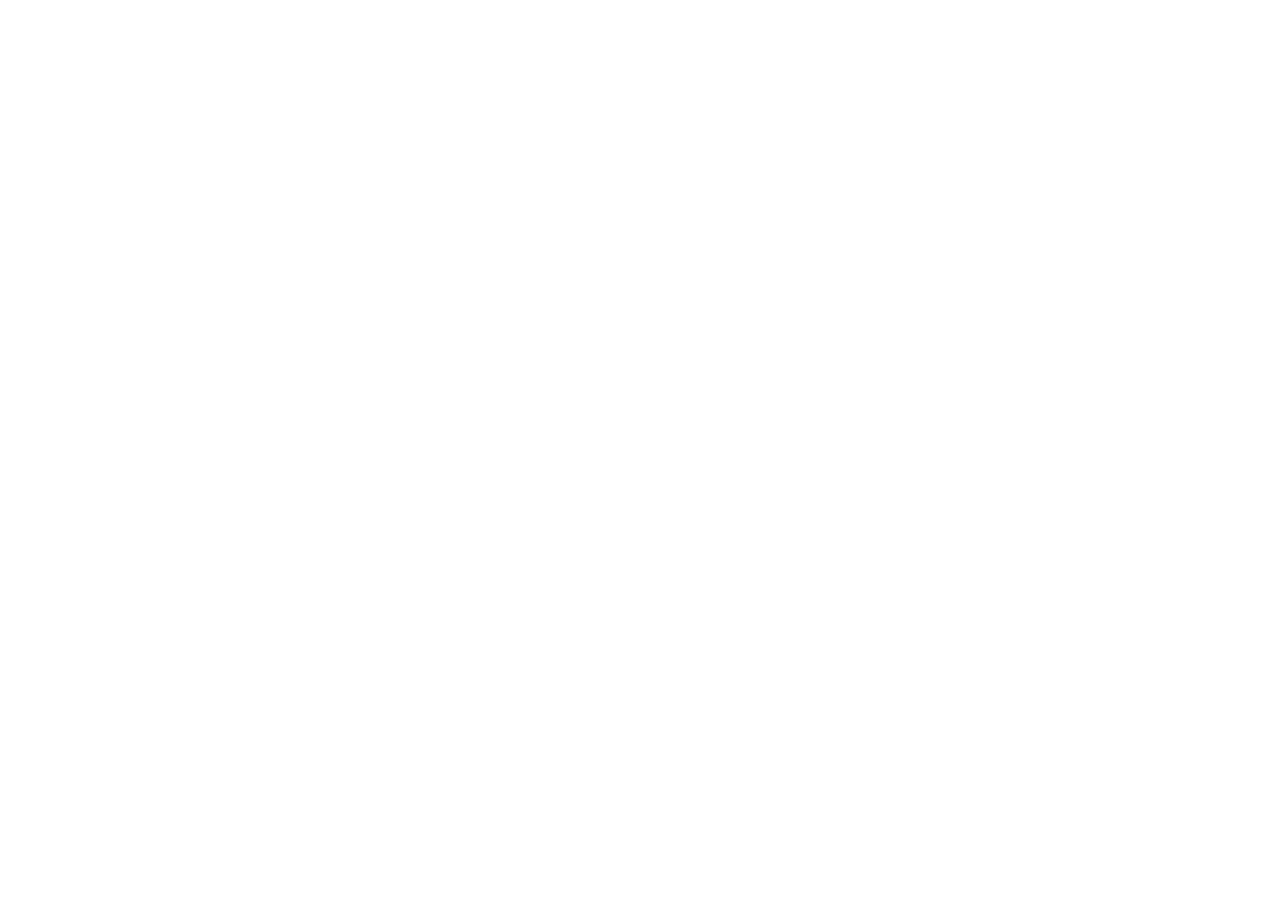
==== index.html @ 604a9268 "rename title" ====
<!DOCTYPE html>
<html lang="ru">
<head>
    <meta charset="UTF-8">
    <meta name="viewport" content="width=device-width, initial-scale=1.0">
    <meta http-equiv="X-UA-Compatible" content="ie=edge">
    <title>Когнитивные искажения Олег Стоянов</title>

    <link rel="stylesheet" href="styles/style.css">
</head>
<body>

</body>
</html>
---- styles/style.css ----
/** CSS STYLE **/
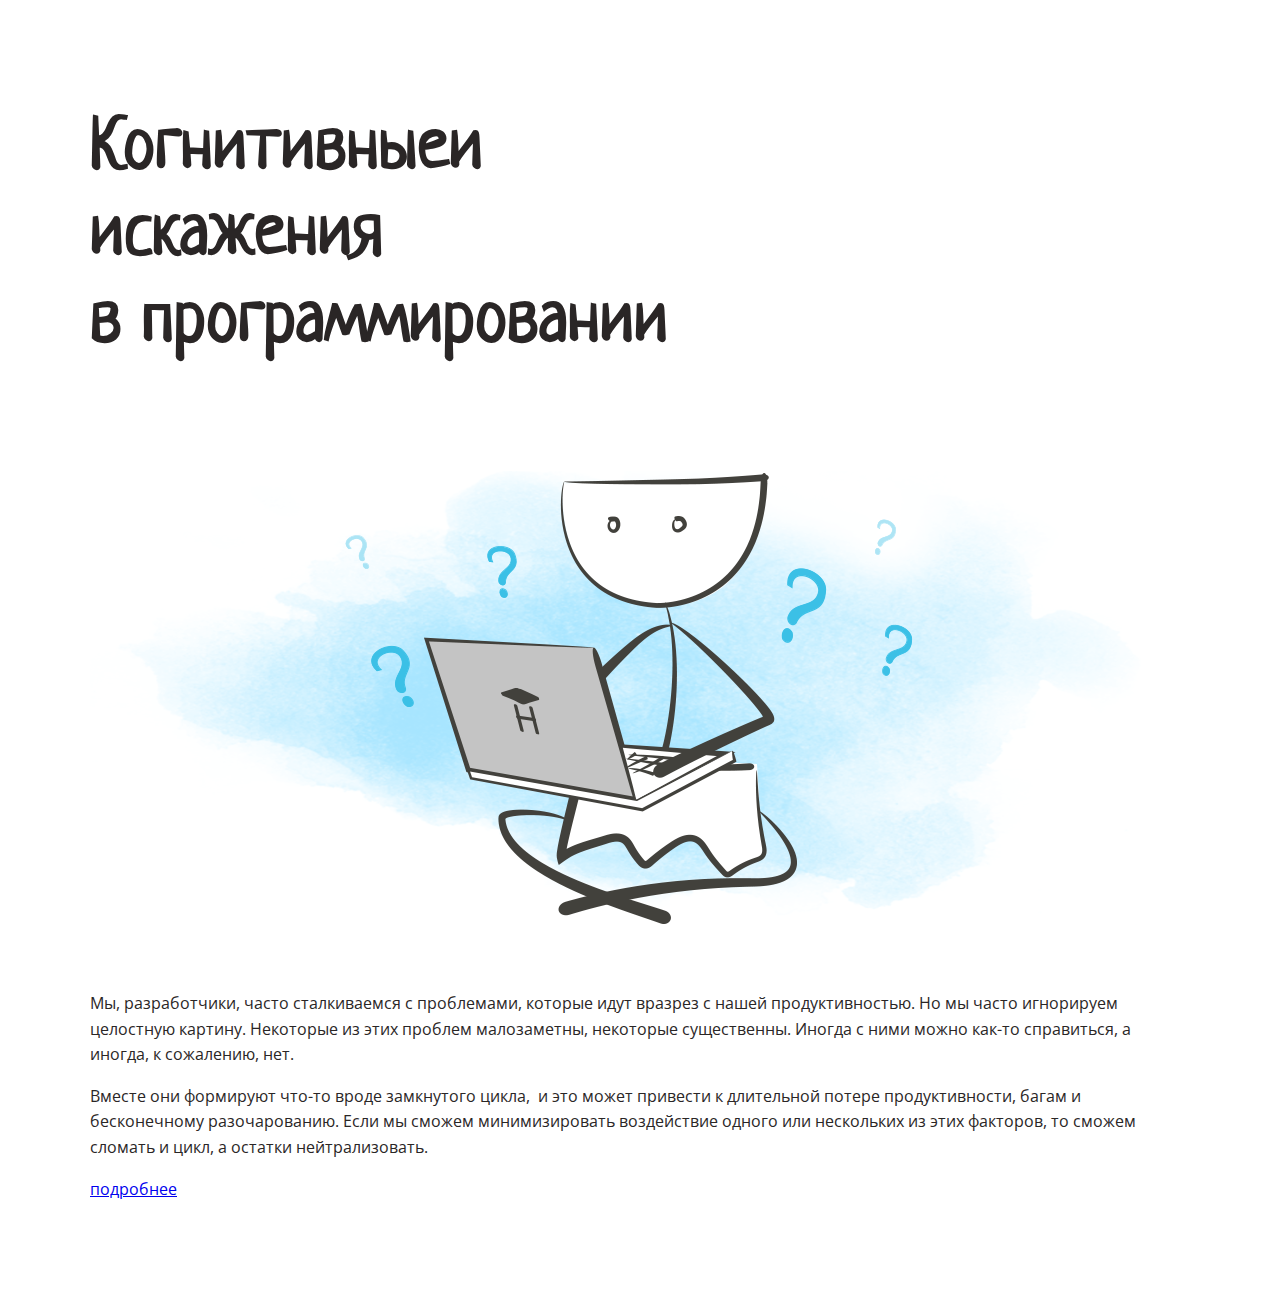
==== commit bad1063d: "add basic styles" ====
--- a/index.html
+++ b/index.html
@@ -1,14 +1,45 @@
 <!DOCTYPE html>
 <html lang="ru">
+
 <head>
     <meta charset="UTF-8">
     <meta name="viewport" content="width=device-width, initial-scale=1.0">
     <meta http-equiv="X-UA-Compatible" content="ie=edge">
-    <title>Когнитивные искажения Олег Стоянов</title>
-
+    <title>Когнитивные искажения Олег</title>
+    <link rel="preconnect" href="https://fonts.gstatic.com">
+    <link href="https://fonts.googleapis.com/css2?family=Open+Sans:wght@400;700&display=swap" rel="stylesheet">
+    <link rel="preconnect" href="https://fonts.gstatic.com">
+    <link href="https://fonts.googleapis.com/css2?family=Neucha&display=swap" rel="stylesheet">
     <link rel="stylesheet" href="styles/style.css">
 </head>
+
 <body>
+    <header class="header">
+        <div class="container">
+            <h1>Когнитивныеи <br>искажения <br><span>в программировании</span></h1>
+            <img src="images/main.png" alt="" class="header-img">
+            <div class="header-inner">
+                <div class="header-inner-text">
+                    <p>Мы, разработчики, часто сталкиваемся с проблемами, которые идут вразрез с нашей продуктивностью.
+                        Но мы часто игнорируем целостную картину. Некоторые из этих проблем малозаметны, некоторые
+                        существенны. Иногда с ними можно как-то справиться, а иногда, к сожалению, нет.</p>
+                </div>
+                <div class="header-inner-text">
+                    <p>
+                        Вместе они формируют что-то вроде замкнутого цикла,  +и это может привести к длительной потере
+                        продуктивности, багам и бесконечному разочарованию. Если мы сможем минимизировать воздействие
+                        одного или нескольких из этих факторов, то сможем сломать и цикл, а остатки нейтрализовать.
+                    </p>
+                    <a href="#" class="header-link">подробнее</a>
+                </div>
+            </div>
+        </div>
+
+    </header>
+    <main></main>
+    <footer class="footer"></footer>
 
 </body>
-</html>
+
+</html>--- a/styles/style.css
+++ b/styles/style.css
@@ -1 +1,42 @@
 /** CSS STYLE **/
+:root{
+   --color-white:#fff;
+   --transparent-white:#d7ccc0;
+   --color-light:#f5f4f0;
+   --color-basis:#fe8a02;
+   --color-dark:#2a2626;
+   --transparerent-dark: #908d8b;
+   --color-brown:#b09a81;
+   --color-blue:#1085c5;
+
+}
+
+body{
+   font-family: 'Open Sans', sans-serif;
+   font-size: 16px;
+   line-height: 1.6em;
+   color:var(--color-dark);
+}
+
+h1, h2, h3, h4, h5, h6{
+   font-family: 'Neucha', cursive;
+   line-height: 1.2em;
+}
+
+h1{
+   font-size: 72px;
+}
+
+h2{
+   font-size: 60px;
+}
+
+h3{
+   font-size: 34px;
+}
+
+.container{
+   --size:1100px;
+   max-width: var(--size);
+   margin: 100px auto;
+}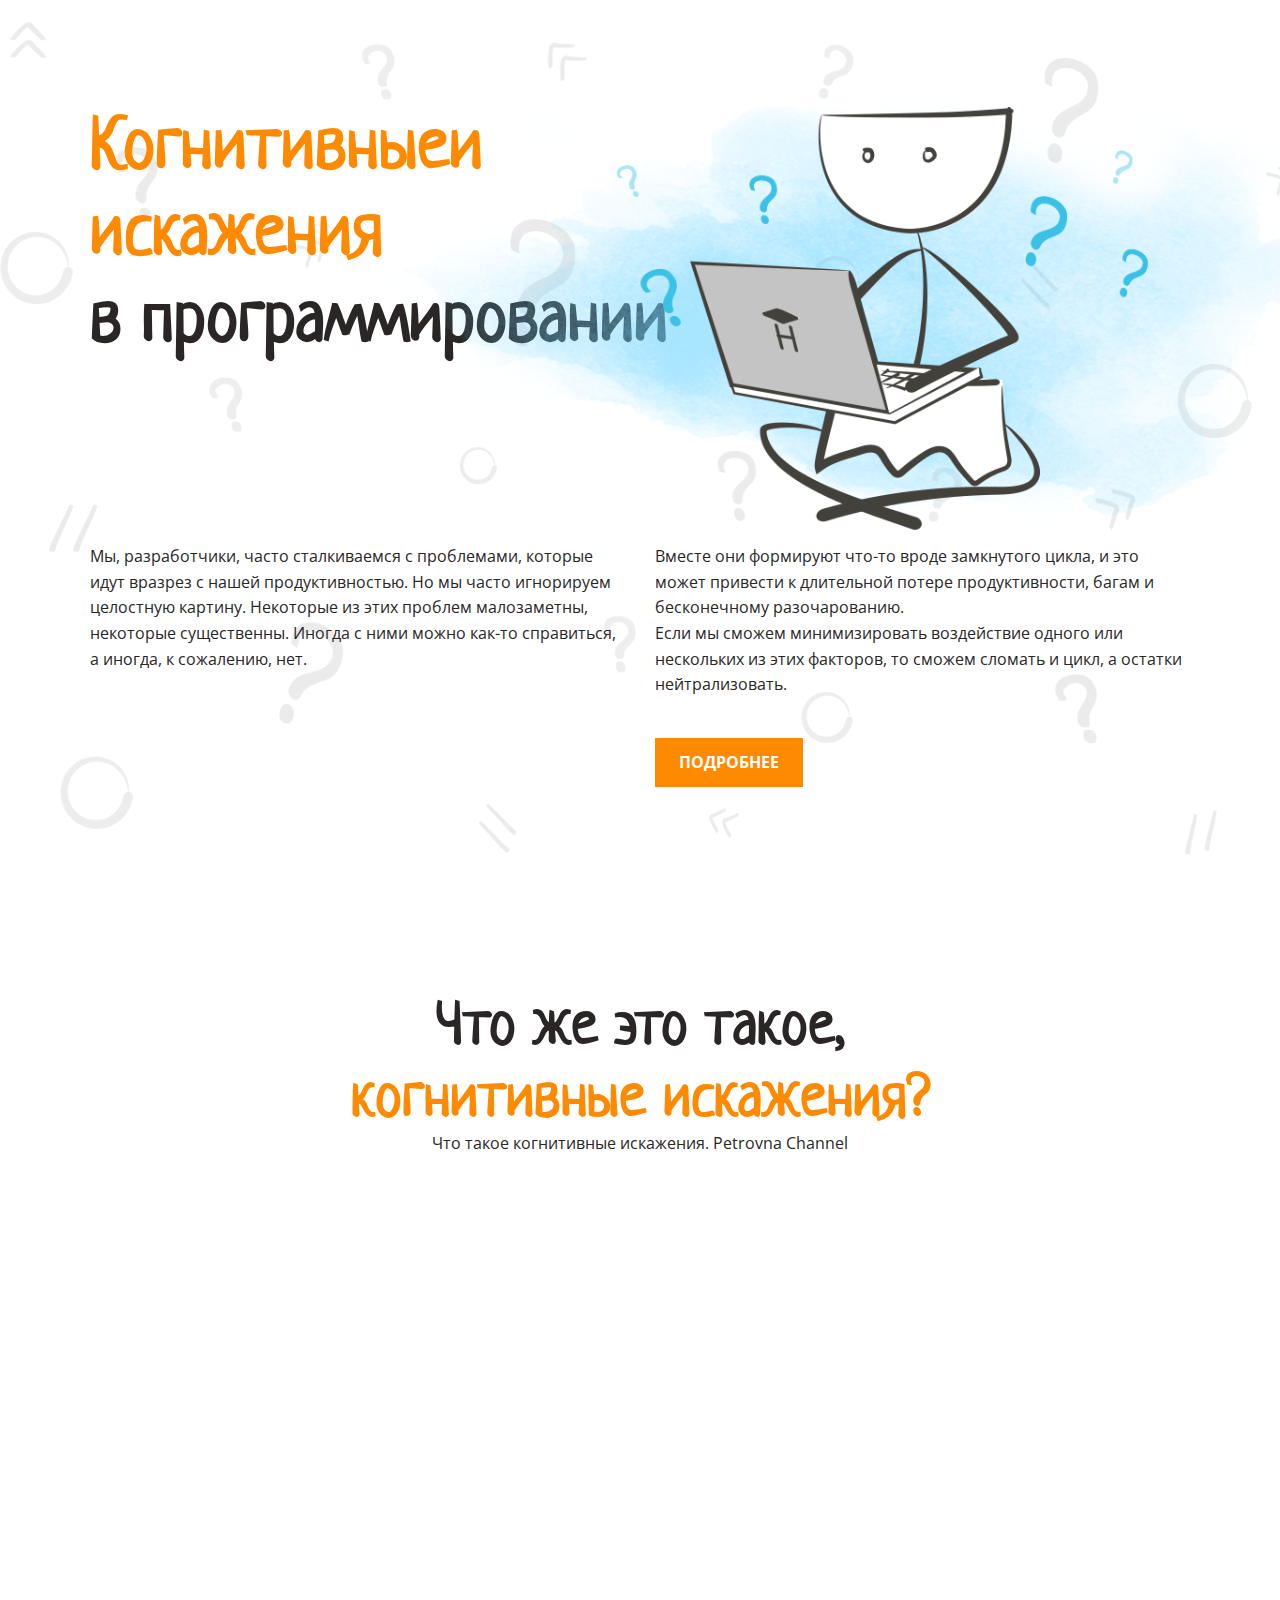
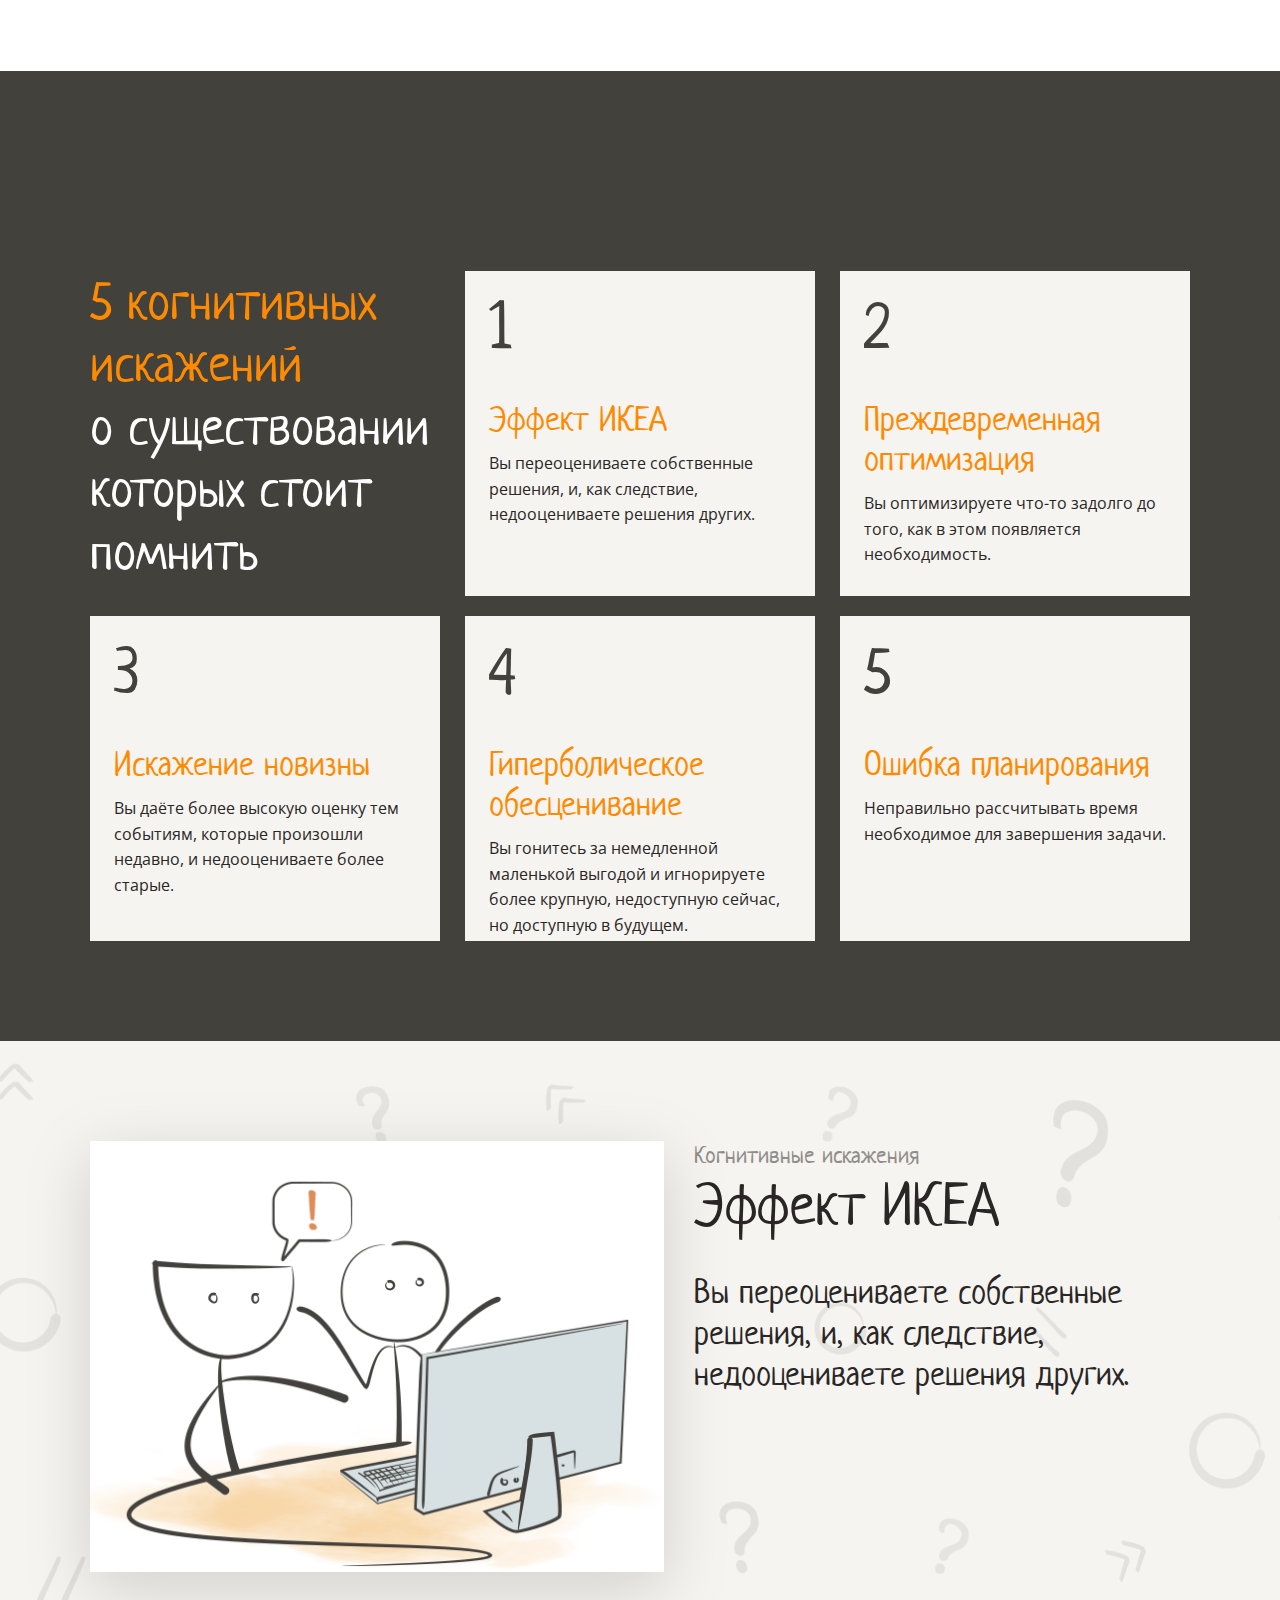
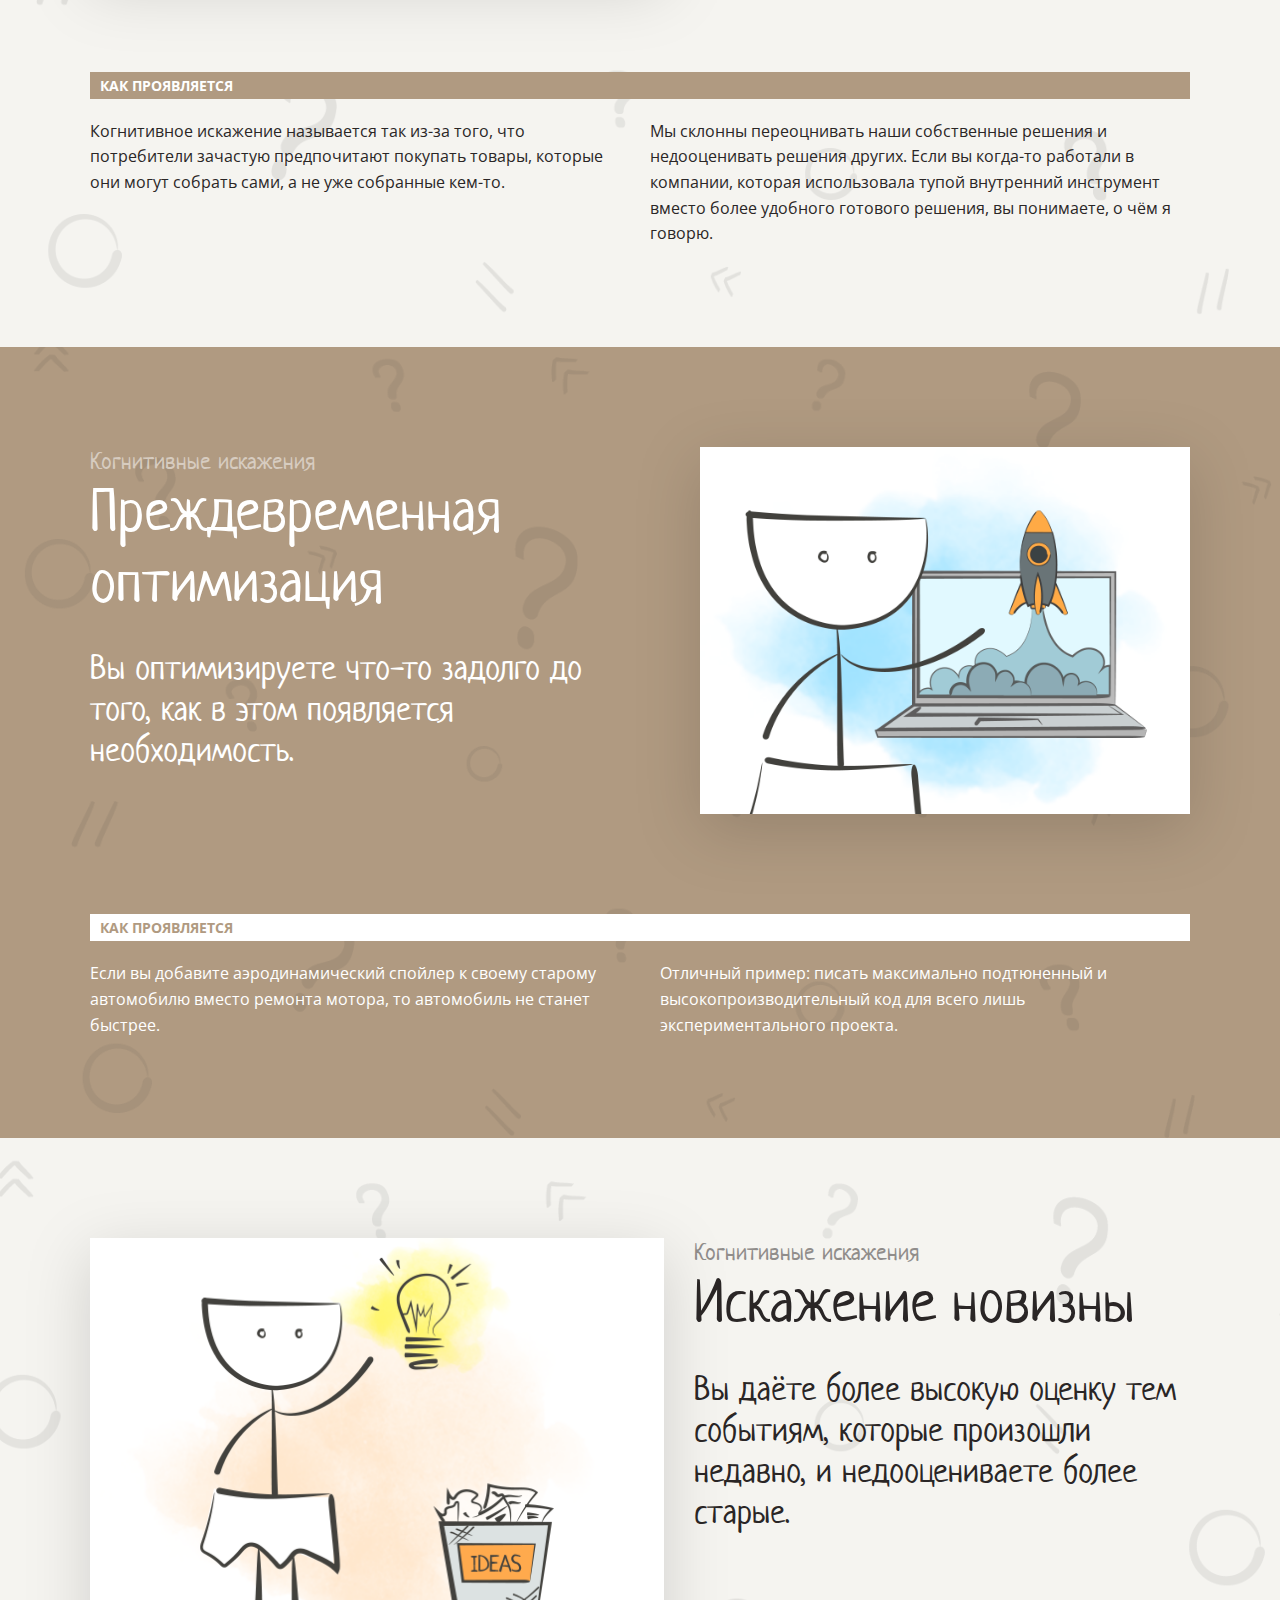
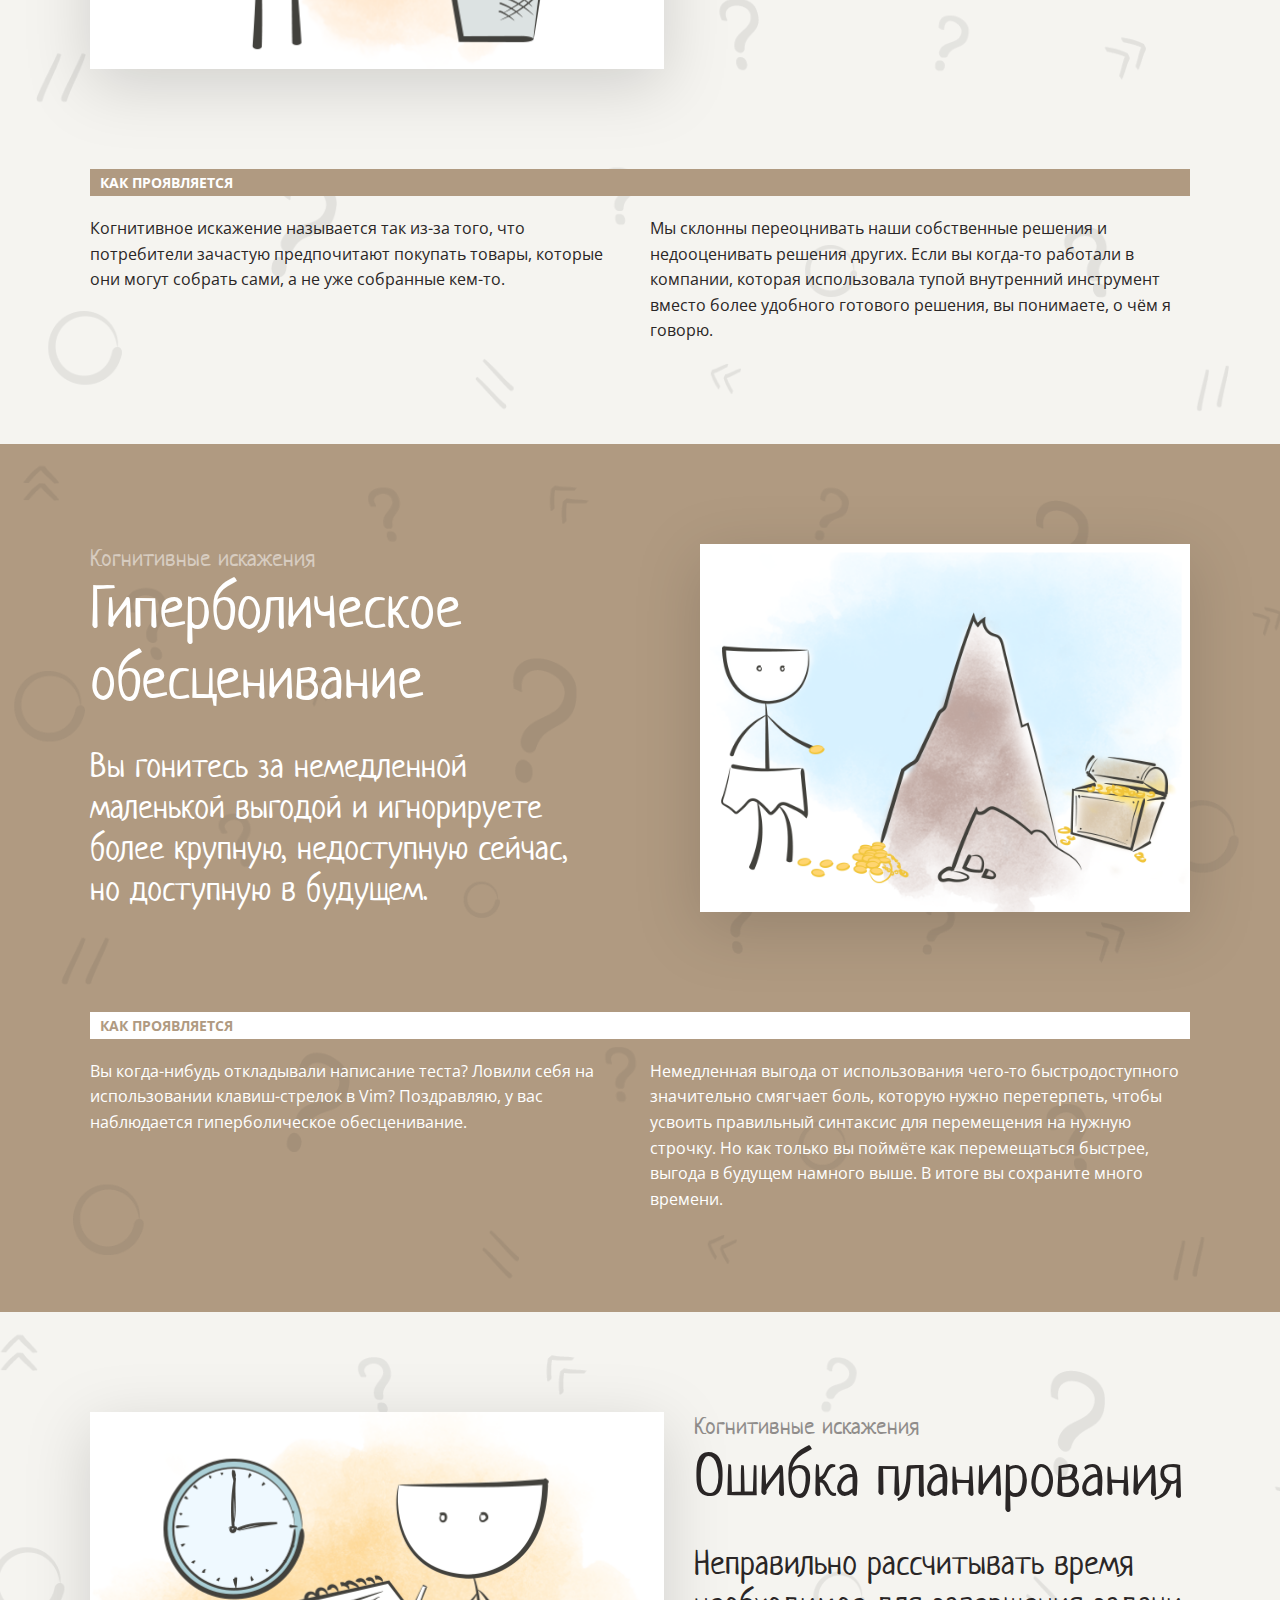
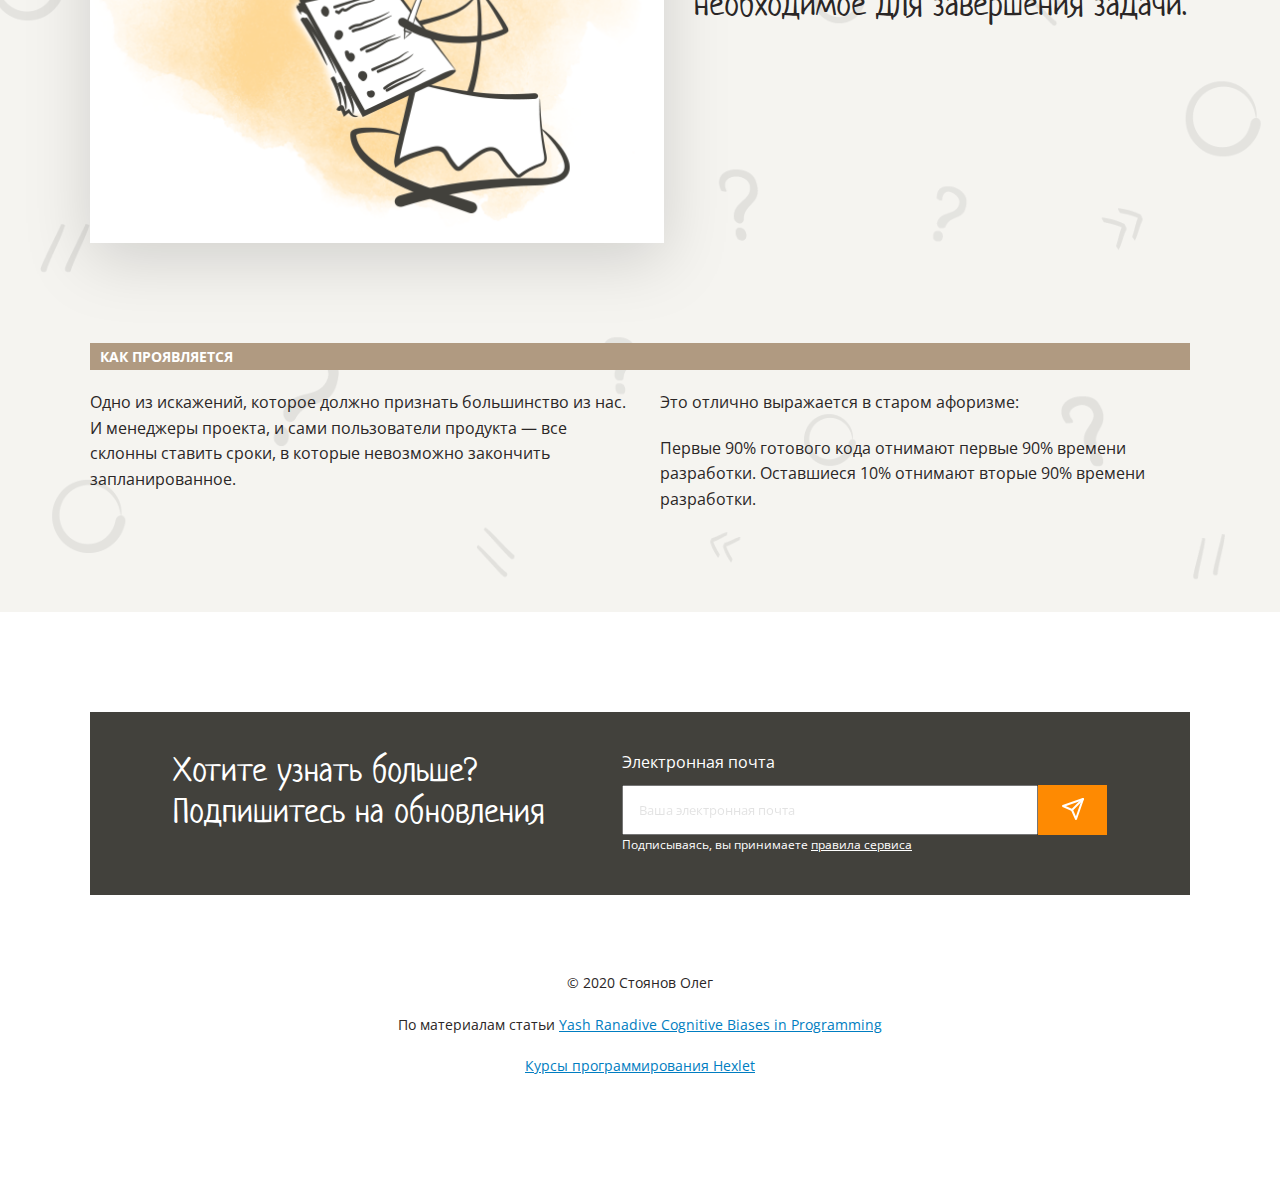
==== commit d409d098: "finished project" ====
--- a/index.html
+++ b/index.html
@@ -14,9 +14,9 @@
 </head>
 
 <body>
-    <header class="header">
+    <header class="header bg__img">
         <div class="container">
-            <h1>Когнитивныеи <br>искажения <br><span>в программировании</span></h1>
+            <h1 class="header__title">Когнитивныеи <br>искажения <br><span>в программировании</span></h1>
             <img src="images/main.png" alt="" class="header-img">
             <div class="header-inner">
                 <div class="header-inner-text">
@@ -26,19 +26,201 @@
                 </div>
                 <div class="header-inner-text">
                     <p>
-                        Вместе они формируют что-то вроде замкнутого цикла,  -и это может привести к длительной потере
-                        продуктивности, багам и бесконечному разочарованию. Если мы сможем минимизировать воздействие
+                        Вместе они формируют что-то вроде замкнутого цикла, и это может привести к длительной потере
+                        продуктивности, багам и бесконечному разочарованию.
+                    </p>
+                    <p>
+                        Если мы сможем минимизировать воздействие
                         одного или нескольких из этих факторов, то сможем сломать и цикл, а остатки нейтрализовать.
                     </p>
                     <a href="#" class="header-link">подробнее</a>
                 </div>
             </div>
         </div>
-
     </header>
-    <main></main>
-    <footer class="footer"></footer>
+    <main>
+        <section class="video__block">
+            <div class="container">
+                <h2 class="video__title">Что же это такое,<span>когнитивные искажения?</span></h2>
+                <p class="sub__title">Что такое когнитивные искажения. Petrovna Channel</p>
+                <div class="video__block-content">
+                    <iframe class="video" width="919" height="569" src="https://www.youtube.com/embed/jie9AizBqss"
+                        frameborder="0" allowfullscreen></iframe>
+                </div>
+            </div>
+        </section>
+        <section class="navigation" id="navigation">
+            <div class="container">
+                <div class="card__block">
+                    <div class="card">
+                        <h3 class="card__title">5 когнитивных искажений <span>о существовании которых стоит помнить</span></h3>
+                    </div>
+                    <a class="card cart-opasity" href="#ikea-effect">
+                        <span class="number">1</span>
+                        <p class="card__sub-title">Эффект ИКЕА</p>
+                        <p class="card__text">Вы переоцениваете собственные решения, и, как следствие, недооцениваете
+                            решения других.</p>
+                    </a>
+                    <a class="card cart-opasity" href="#premature-optimization">
+                        <span class="number">2</span>
+                        <p class="card__sub-title">Преждевременная оптимизация</p>
+                        <p class="card__text">Вы оптимизируете что-то задолго до того, как в этом появляется необходимость.
+                        </p>
+                    </a>
+                    <a class="card cart-opasity" href="#distortion-of-novelty">
+                        <span class="number">3</span>
+                        <p class="card__sub-title">Искажение новизны</p>
+                        <p class="card__text">Вы даёте более высокую оценку тем событиям, которые произошли недавно, и
+                            недооцениваете более старые.</p>
+                    </a>
+                    <a class="card cart-opasity" href="#hyperbolic-depreciation">
+                        <span class="number">4</span>
+                        <p class="card__sub-title">Гиперболическое обесценивание</p>
+                        <p class="card__text">Вы гонитесь за немедленной маленькой выгодой и игнорируете более крупную,
+                            недоступную сейчас, но доступную в будущем.</p>
+                    </a>
+                    <a class="card cart-opasity" href="#errors-in-planning">
+                        <span class="number">5</span>
+                        <p class="card__sub-title">Ошибка планирования</p>
+                        <p class="card__text">Неправильно рассчитывать время необходимое для завершения задачи.</p>
+                    </a>
+                </div>
+            </div>
+        </section>
+        <section class="inner__block inner__block--dark bg__img" id="ikea-effect">
+            <div class="container">
+                <div class="flex__block">
+                    <div class="block-img">
+                        <img src="images/1.png" alt="">
+                    </div>
+                    <div class="block-cont">
+                        <span class="ikea__sub-title">Когнитивные искажения</span>
+                        <h2 class="ikea__title">Эффект ИКЕА</h2>
+                        <p class="block-text">
+                            Вы переоцениваете собственные решения, и, как следствие, недооцениваете решения других.
+                        </p>
+                    </div>
+                </div>
+                <h5 class="title-sm title-bg--brown">Как проявляется</h5>
+                <div class="flex__block">
+                    <p class="block__content">Когнитивное искажение называется так из-за того, что потребители зачастую предпочитают покупать товары, которые они могут собрать сами, а не уже собранные кем-то.</p>
+                    <p class="block__content">Мы склонны переоцнивать наши собственные решения и недооценивать решения других. Если вы когда-то работали в компании, которая использовала тупой внутренний инструмент вместо более удобного готового решения, вы понимаете, о чём я говорю.</p>
+                </div>
+            </div>
+        </section>
+        <section class="inner__block bg__img inner__block--brown" id="premature-optimization">
+            <div class="container">
+                <div class="flex__block flex__block--revers">
+                    <div class="block-img block__img--margin">
+                        <img src="images/2.png" alt="">
+                    </div>
+                    <div class="block-cont block__cont--margin">
+                        <span class="ikea__sub-title sub-title--white">Когнитивные искажения</span>
+                        <h2 class="ikea__title titile__color--white">Преждевременная оптимизация</h2>
+                        <p class="block-text block-text--white">
+                            Вы оптимизируете что-то задолго до того, как в этом появляется необходимость.
+                        </p>
+                    </div>
+                </div>
+                <h5 class="title-sm title-bg--white">Как проявляется</h5>
+                <div class="flex__block">
+                    <p class="block__content block__content--white">Если вы добавите аэродинамический спойлер к своему старому автомобилю вместо ремонта мотора, то автомобиль не станет быстрее.</p>
+                    <p class="block__content block__content--white">Отличный пример: писать максимально подтюненный и высокопроизводительный код для всего лишь экспериментального проекта.</p>
+                </div>
+            </div>
+        </section>
+        <section class="inner__block inner__block--dark bg__img" id="distortion-of-novelty">
+            <div class="container">
+                <div class="flex__block">
+                    <div class="block-img">
+                        <img src="images/3.png" alt="">
+                    </div>
+                    <div class="block-cont block__cont--margin">
+                        <span class="ikea__sub-title">Когнитивные искажения</span>
+                        <h2 class="ikea__title">Искажение новизны</h2>
+                        <p class="block-text">
+                            Вы даёте более высокую оценку тем событиям, которые произошли недавно, и недооцениваете более старые.
+                        </p>
+                    </div>
+                </div>
+                <h5 class="title-sm title-bg--brown">Как проявляется</h5>
+                <div class="flex__block">
+                    <p class="block__content">Когнитивное искажение называется так из-за того, что потребители зачастую предпочитают покупать товары, которые они могут собрать сами, а не уже собранные кем-то.</p>
+                    <p class="block__content">Мы склонны переоцнивать наши собственные решения и недооценивать решения других. Если вы когда-то работали в компании, которая использовала тупой внутренний инструмент вместо более удобного готового решения, вы понимаете, о чём я говорю.</p>
+                </div>
+            </div>
+        </section>
+        <section class="inner__block bg__img inner__block--brown" id="hyperbolic-depreciation">
+            <div class="container">
+                <div class="flex__block flex__block--revers">
+                    <div class="block-img block__img--margin">
+                        <img src="images/4.png" alt="">
+                    </div>
+                    <div class="block-cont block__cont--margin">
+                        <span class="ikea__sub-title sub-title--white">Когнитивные искажения</span>
+                        <h2 class="ikea__title titile__color--white">Гиперболическое обесценивание</h2>
+                        <p class="block-text block-text--white">
+                            Вы гонитесь за немедленной маленькой выгодой и игнорируете более крупную, недоступную сейчас, но доступную в будущем.
+                        </p>
+                    </div>
+                </div>
+                <h5 class="title-sm title-bg--white">Как проявляется</h5>
+                <div class="flex__block">
+                    <p class="block__content block__content--white">Вы когда-нибудь откладывали написание теста? Ловили себя на использовании клавиш-стрелок в Vim? Поздравляю, у вас наблюдается гиперболическое обесценивание.</p>
+                    <p class="block__content block__content--white">Немедленная выгода от использования чего-то быстродоступного значительно смягчает боль, которую нужно перетерпеть, чтобы усвоить правильный синтаксис для перемещения на нужную строчку. Но как только вы поймёте как перемещаться быстрее, выгода в будущем намного выше. В итоге вы сохраните много времени.</p>
+                </div>
+            </div>
+        </section>
+        <section class="inner__block inner__block--dark bg__img" id="errors-in-planning">
+            <div class="container">
+                <div class="flex__block">
+                    <div class="block-img">
+                        <img src="images/5.png" alt="">
+                    </div>
+                    <div class="block-cont block__cont--margin">
+                        <span class="ikea__sub-title">Когнитивные искажения</span>
+                        <h2 class="ikea__title">Ошибка планирования</h2>
+                        <p class="block-text">
+                            Неправильно рассчитывать время необходимое для завершения задачи.
+                        </p>
+                    </div>
+                </div>
+                <h5 class="title-sm title-bg--brown">Как проявляется</h5>
+                <div class="flex__block">
+                    <p class="block__content">Одно из искажений, которое должно признать большинство из нас. И менеджеры проекта, и сами пользователи продукта — все склонны ставить сроки, в которые невозможно закончить запланированное.</p>
+                    <p class="block__content"><span>Это отлично выражается в старом афоризме: </span>Первые 90% готового кода отнимают первые 90% времени разработки. Оставшиеся 10% отнимают вторые 90% времени разработки.</p>
+                </div>
+            </div>
+        </section>
+    </main>
+    <footer class="footer">
+        <div class="container">
+            <div class="footer__inner">
+                <div class="footer__inner-text">
+                    <h3>Хотите узнать больше? Подпишитесь на обновления</h3>
+                </div>
+                <div class="footer__inner-form">
+                    <form action="" class="form__footer">
+                        <label for="input__email">Электронная почта</label>
+                        <div class="form__block">
+                            <input type="email" id="input__email" placeholder="Ваша электронная почта">
+                            <button class="btn btn__footer"></button>
+                        </div>
+                        
+                        <p class="form__text">Подписываясь, вы принимаете <a href="#" class="fom__link">правила сервиса</a>
+                        </p>
+                    </form>
+                </div>
+            </div>
+            <div class="footer__bottom">
+                <p class="footer__copy">© 2020 Стоянов Олег</p>
+                <p class="footer__bottom-text">По материалам статьи
+                    <a href="https://medium.com/hackernoon/cognitive-biases-in-programming-5e937707c27b" class="footer__bottom-link">Yash Ranadive Cognitive Biases in Programming</a>
+                </p>
+                <a href="https://ru.hexlet.io/" class="footer__bottom-link">Курсы программирования Hexlet</a>
+            </div>
+        </div>
+    </footer>
 
 </body>
 
--- a/styles/style.css
+++ b/styles/style.css
@@ -8,7 +8,14 @@
    --transparerent-dark: #908d8b;
    --color-brown:#b09a81;
    --color-blue:#1085c5;
-
+   --color-primary-dark:#42413C;
+
+}
+
+*{
+   box-sizing: border-box;
+   margin: 0;
+   padding: 0;
 }
 
 body{
@@ -35,8 +42,441 @@
    font-size: 34px;
 }
 
+a{
+   text-decoration: none;
+}
+
 .container{
    --size:1100px;
    max-width: var(--size);
-   margin: 100px auto;
+   margin: 0px auto;
+   position: relative;
+}
+
+/* header */
+.header{
+   padding: 100px 0;
+}
+
+.bg__img{
+  position: relative; 
+}
+
+.bg__img::before{
+   content:"";
+   position: absolute;
+   left: 0;
+   right: 0;
+   top: 0;
+   bottom: 0;
+   opacity: 0.1;
+   background-image: url(../images/background.png);
+   background-repeat: no-repeat;
+   background-size: cover;
+}
+
+
+.header-img{
+   position: absolute;
+   height: 525px;
+   top: -55px;
+   right: -270px;
+}
+
+.header__title{
+   color:var(--color-basis);
+   margin: 0;
+}
+
+.header__title > span{
+   color: var(--color-dark);
+}
+
+.header-inner {
+   display: flex;
+   margin-top: 185px;
+}
+
+.header-inner-text {
+   flex-basis: 50%;
+}
+
+.header-inner-text:last-child{
+   margin-left: 30px;
+}
+
+.header-link{
+   display: inline-block;
+   margin-top: 40px;
+   background:var(--color-basis);
+   text-transform: uppercase;
+   font-weight: 700;
+   color:var(--color-white);
+   padding: 12px 24px;
+
+}
+
+/* video */
+.video__block{
+   padding: 100px 0px 0px 0px;
+   position: relative;
+}
+
+.video__title{
+   color: var(--color-dark);
+   text-align: center;
+}
+
+.video__title > span {
+   display: block;
+   color:var(--color-basis);
+}
+
+.sub__title {
+    text-align: center;
+}
+
+.video__block-content {
+   margin-top: 30px;
+   position: relative;
+   z-index: 9;
+}
+
+.video {
+   margin: 0 auto;
+   display: block;
+   filter: drop-shadow(0 16px 32px rgba(0, 0, 0, 0.15));
+}
+
+/* navigation */
+.navigation{
+   background-color: var(--color-primary-dark);
+   position: relative;
+   z-index: 1;
+   margin-top: -85px;
+   padding-top: 100px;
+   padding-bottom: 80px;
+}
+
+.card__block {
+   display: flex;
+   flex-wrap: wrap;
+   margin-top: 100px;
+   align-items: center;
+   justify-content: space-between;
+}
+
+.card {
+   width: 350px;
+   height: 325px;
+   display: block;
+   background-color:var(--color-light);
+   padding: 24px;
+   cursor: pointer;
+   margin-bottom: 20px;
+   transition: all .5s ease;
+   -webkit-transition: all .5s ease;
+   -moz-transition: all .5s ease;
+   -ms-transition: all .5s ease;
+   -o-transition: all .5s ease;
+}
+
+.cart-opasity:hover{
+   opacity: 0.7;
+   box-shadow: 0px 0px 6px 6px var(--transparerent-dark);
+   transition: all .5s ease;
+   -webkit-transition: all .5s ease;
+   -moz-transition: all .5s ease;
+   -ms-transition: all .5s ease;
+   -o-transition: all .5s ease;
+}
+
+.card:first-child{
+   background-color: transparent;
+   padding: 0;
+}
+
+.card__title {
+   font-size: 52px;
+   line-height: 1.2;
+   color: var(--color-basis);
+   font-weight: 400;
+   margin: 0;
+}
+
+.card__title > span {
+   color:var(--color-white);
+   display: block;
+}
+
+.number{
+   display: block;
+   margin-bottom: 40px;
+   font-size: 64px;
+   line-height: 1;
+   color:var(--color-primary-dark);
+   font-family: 'Neucha', cursive;
+}
+
+.card__sub-title{
+   color:var(--color-basis);
+   font-family: 'Neucha', cursive;
+   font-size: 34px;
+   line-height: 40px;
+   margin: 0 0 12px 0;
+}
+
+.card__text{
+   color:var(--color-dark);
+   margin: 0;
+}
+
+/* ikea-effect */
+
+.inner__block{
+   position: relative;
+   padding: 100px 0;
+}
+.inner__block--dark{
+   background-color:var(--color-light);
+}
+
+.bg__img::before{
+   content:"";
+   position: absolute;
+   top: 0;
+   right: 0;
+   bottom: 0;
+   left: 0;
+   background-image:url(../images/background.png);
+   background-position: center;
+   background-repeat:no-repeat;
+   background-size: cover;
+   opacity: 0.1;
+}
+
+.flex__block {
+   display: flex;
+   justify-content: center;
+}
+
+.block-img {
+   max-width: 580px;
+   filter: drop-shadow(0px 16px 32px rgba(0, 0, 0, 0.15));
+   margin-right: 30px;
+}
+
+.block-img > img{
+   width: 100%;
+   vertical-align: middle;
+}
+
+.ikea__sub-title {
+   font-family: Neucha;
+   font-weight: normal;
+   font-size: 24px;
+   line-height: 29px;
+   display: block;
+   color: var(--transparerent-dark);
+}
+
+.ikea__title {
+   color: var(--color-dark);
+   margin-bottom: 30px;
+   font-weight: 400;
+   font-size: 59px;
+
+}
+
+.block-text {
+   max-width: 500px;
+   font-family: Neucha;
+   font-weight: normal;
+   font-size: 34px;
+   line-height: 41px;
+}
+
+.title-sm {
+   font-family: Open Sans;
+   color:var(--color-white);
+   font-weight: bold;
+   font-size: 14px;
+   line-height: 17px;
+   margin: 100px 0 20px 0;
+   padding: 5px 0 5px 10px;
+   text-transform: uppercase;
+}
+
+.title-bg--brown{
+   background-color:var(--color-brown);
+}
+
+.block__content{
+   max-width: 540px;
+}
+
+.block__content:first-child{
+   margin-right: 30px;
+}
+
+.block__content > span{
+   display: block;
+   margin-bottom: 20px;
+}
+
+/* premature-optimization */
+
+.inner__block--brown{
+   background-color:var(--color-brown);
+}
+
+.bg__img::before{
+   content:"";
+   position: absolute;
+   top: 0;
+   right: 0;
+   bottom: 0;
+   left: 0;
+   background-image:url(../images/background.png);
+   background-position: center;
+   background-repeat:no-repeat;
+   background-size: cover;
+   opacity: 0.1;
+}
+
+.flex__block--revers {
+   flex-direction: row-reverse;
+   color:var(--color-white);
+}
+
+.block__img--margin{
+   margin-right: 0;
+}
+
+.block__cont--margin{
+   margin-right: 0px;
+}
+
+.sub-title--white{
+   color:var(--transparent-white);
+}
+
+.titile__color--white,
+.block-text--white,
+.block__content--white{
+   color: var(--color-white);
+}
+
+.title-bg--white{
+   background-color:var(--color-white);
+   color: var(--color-brown);
+}
+
+/* footer */
+.footer {
+   padding: 100px 0 110px 0;
+}
+
+.footer__inner {
+   padding: 38px 55px 40px 55px;
+   background: #42413C;
+   display: flex;
+   justify-content: space-around;
+}
+
+.footer__inner-text {
+   max-width: 393px;
+}
+
+.footer__inner-text > h3{
+   font-weight: 400;
+   color: var(--color-white);
+}
+
+.footer__inner-form{
+   max-width:485px;
+}
+
+.form__footer label{
+   display: block;
+   color:var(--color-white);
+   margin-bottom: 9px;
+}
+
+::placeholder{
+   font-family: Open Sans;
+   font-weight: 400;
+   font-size: 13.1px;
+   line-height: 1.6;
+   opacity: 0.2;
+   color: #757575;
+}
+
+.form__block{
+   display: flex;
+   justify-content: space-around;
+   align-items:content;
+}
+
+.form__block > input{
+   height: 50px;
+   padding: 15px;
+   width: 423px;
+}
+
+.btn__footer{
+   width: 70px;
+   height: 50px;
+   background-color: var(--color-basis);
+   position: relative;
+   outline: none;
+   border: none;
+}
+
+.btn__footer::before{
+   content:url(../images/send.svg);
+   width: 24px;
+   height: 24px;
+   position: absolute;
+   top: 12px;
+   left: 23px;
+}
+
+.form__text{
+   font-size: 12px;
+   line-height: 20px;
+   color: var(--color-white);
+}
+
+.fom__link{
+   font-size: 12px;
+   line-height: 20px;
+   color: var(--color-white);
+   text-decoration: underline;
+}
+
+.fom__link:hover{
+   color:var(--color-blue);
+   opacity: 0.8;
+   cursor: pointer;
+}
+
+.footer__bottom {
+   text-align: center;
+   margin-top: 75px;
+}
+
+.footer__copy{
+   font-size: 14px;
+}
+
+.footer__bottom-text {
+   font-size: 14px;
+   margin: 16px 0;
+}
+
+.footer__bottom-link{
+   color:#007DC1;
+   text-decoration: underline;
+   font-size: 14px;
 }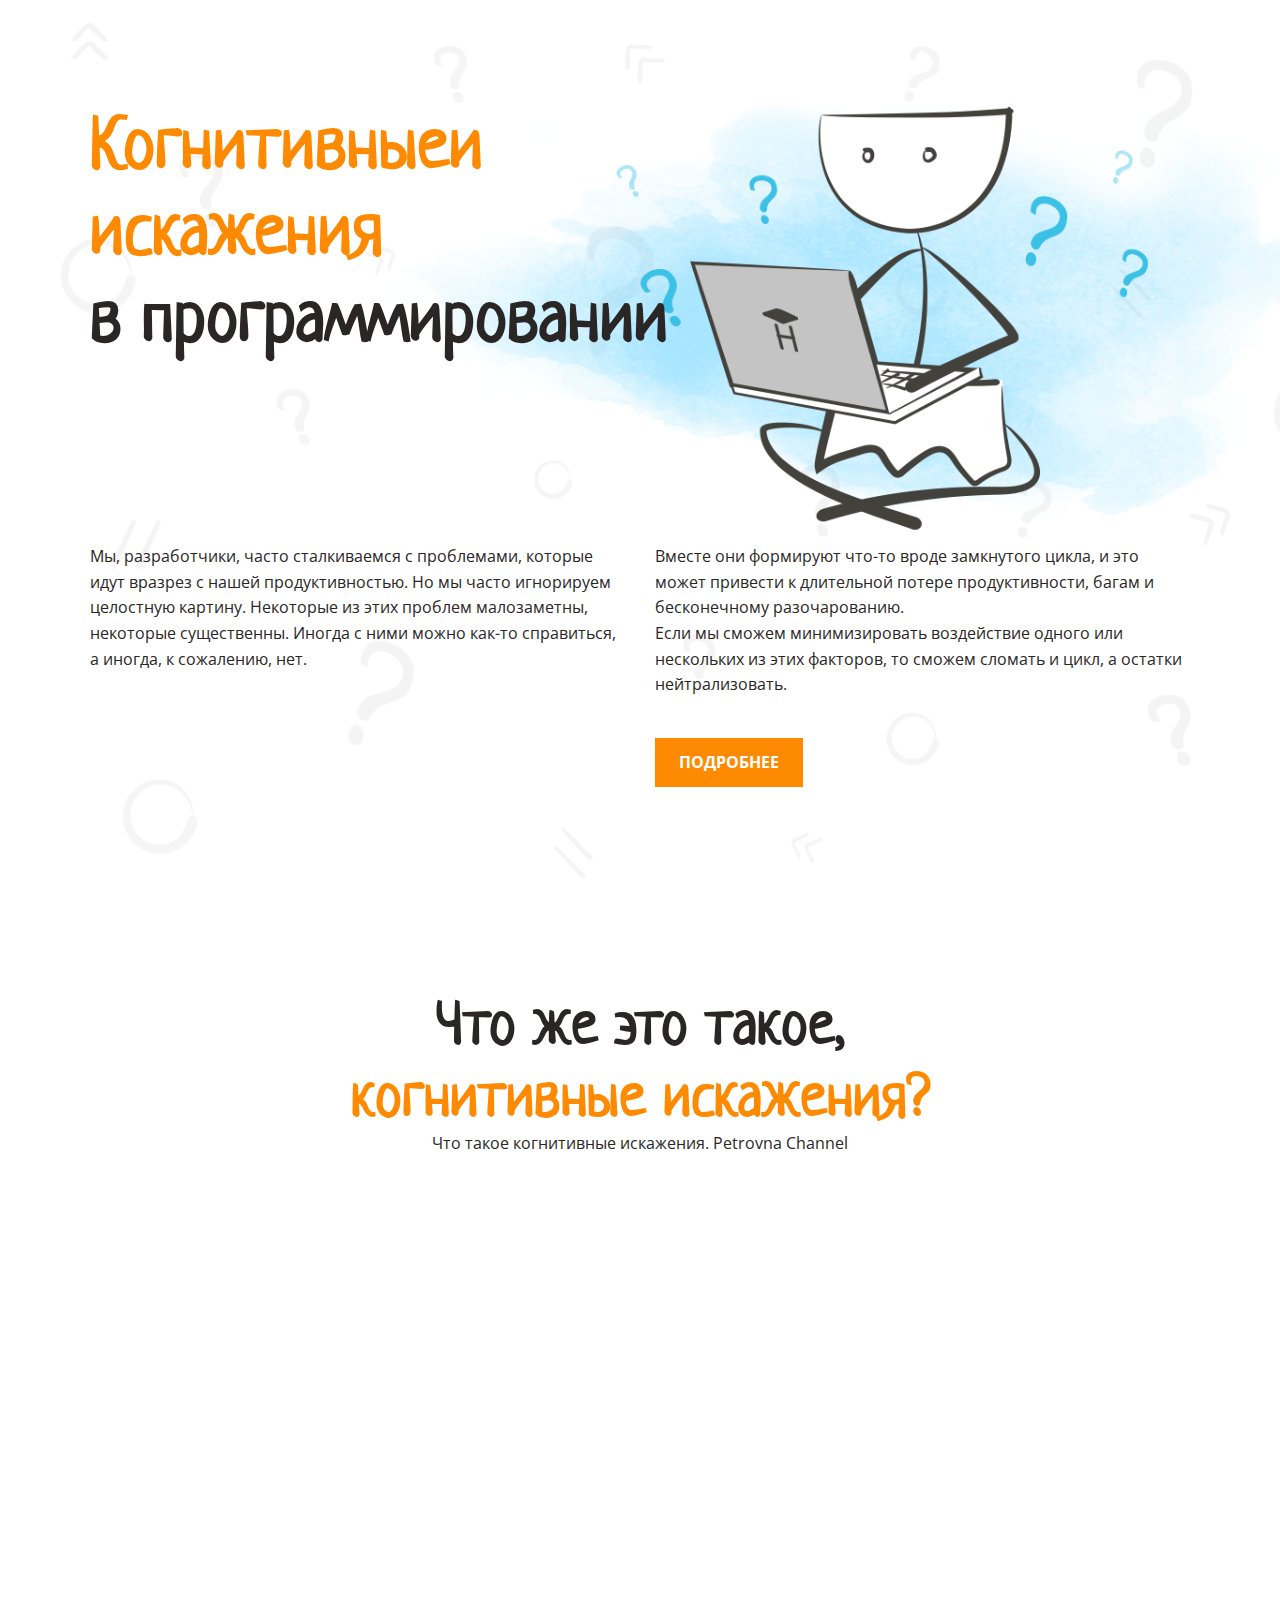
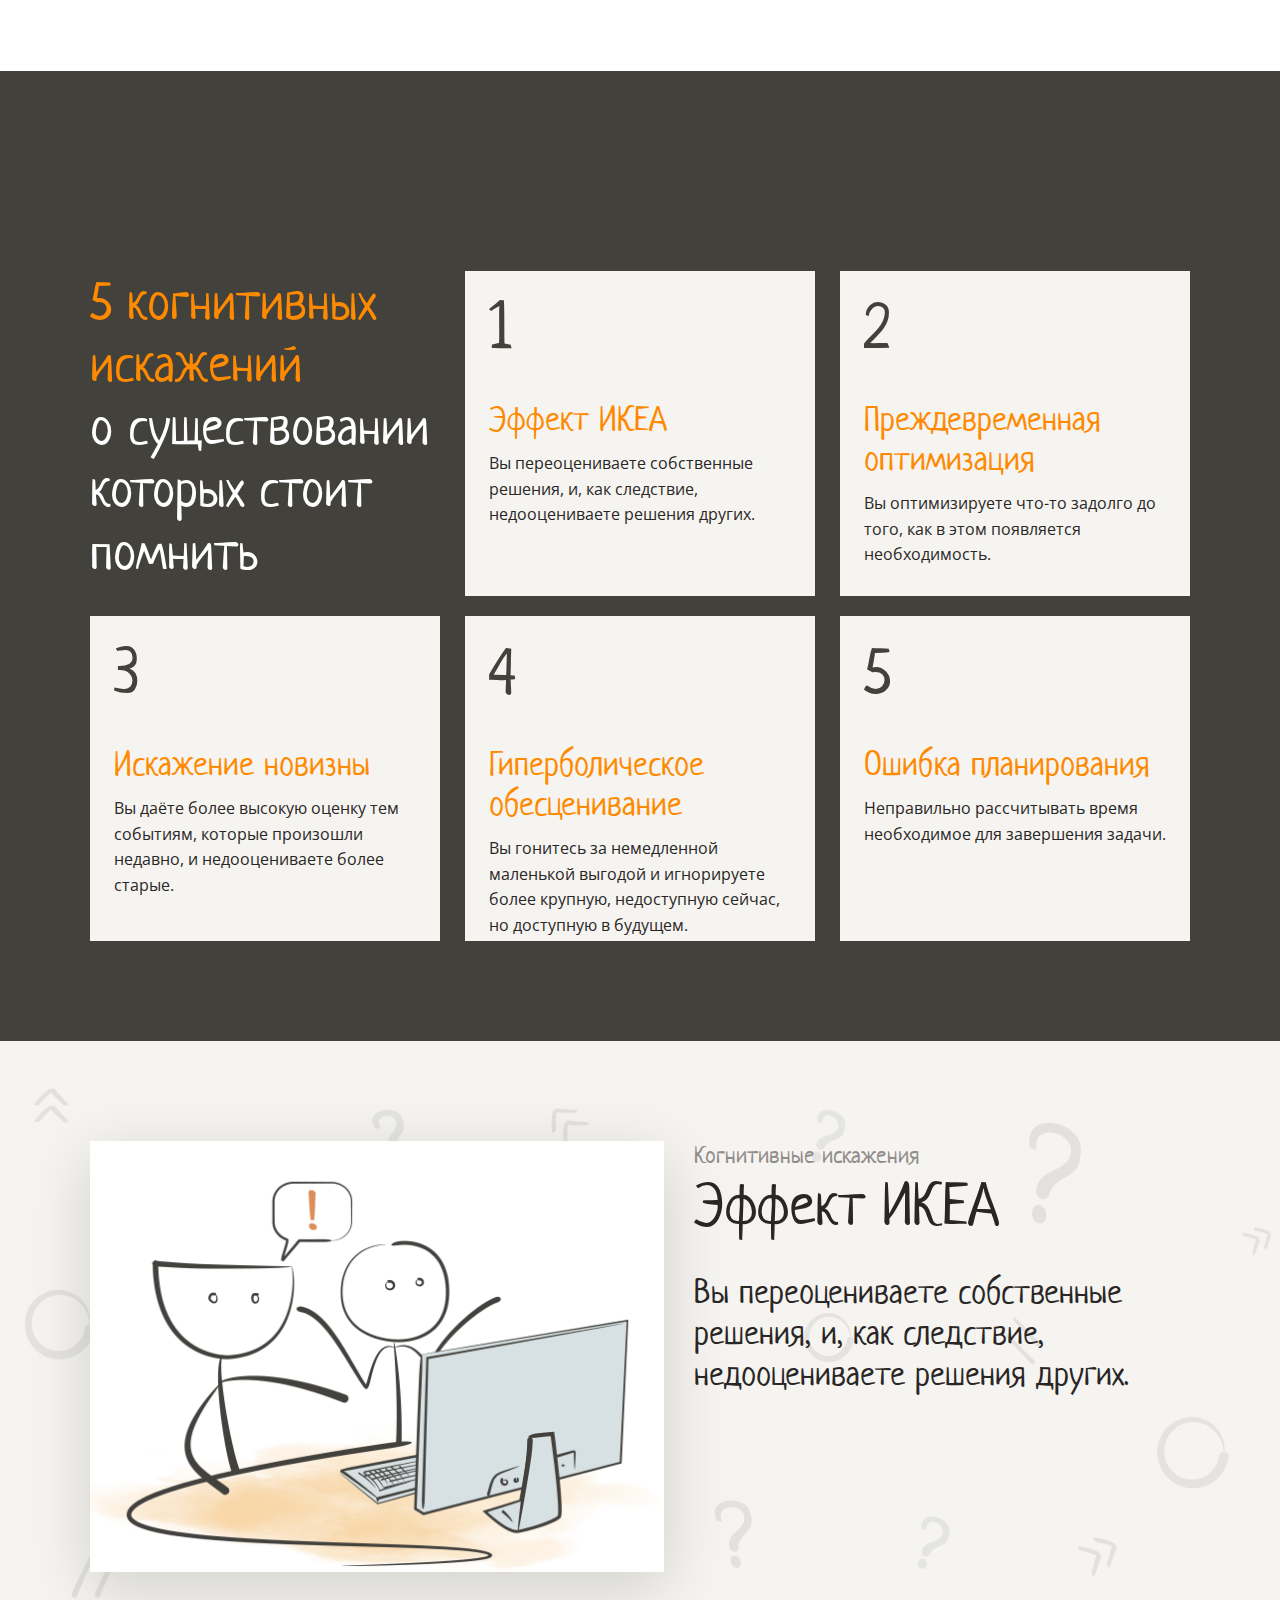
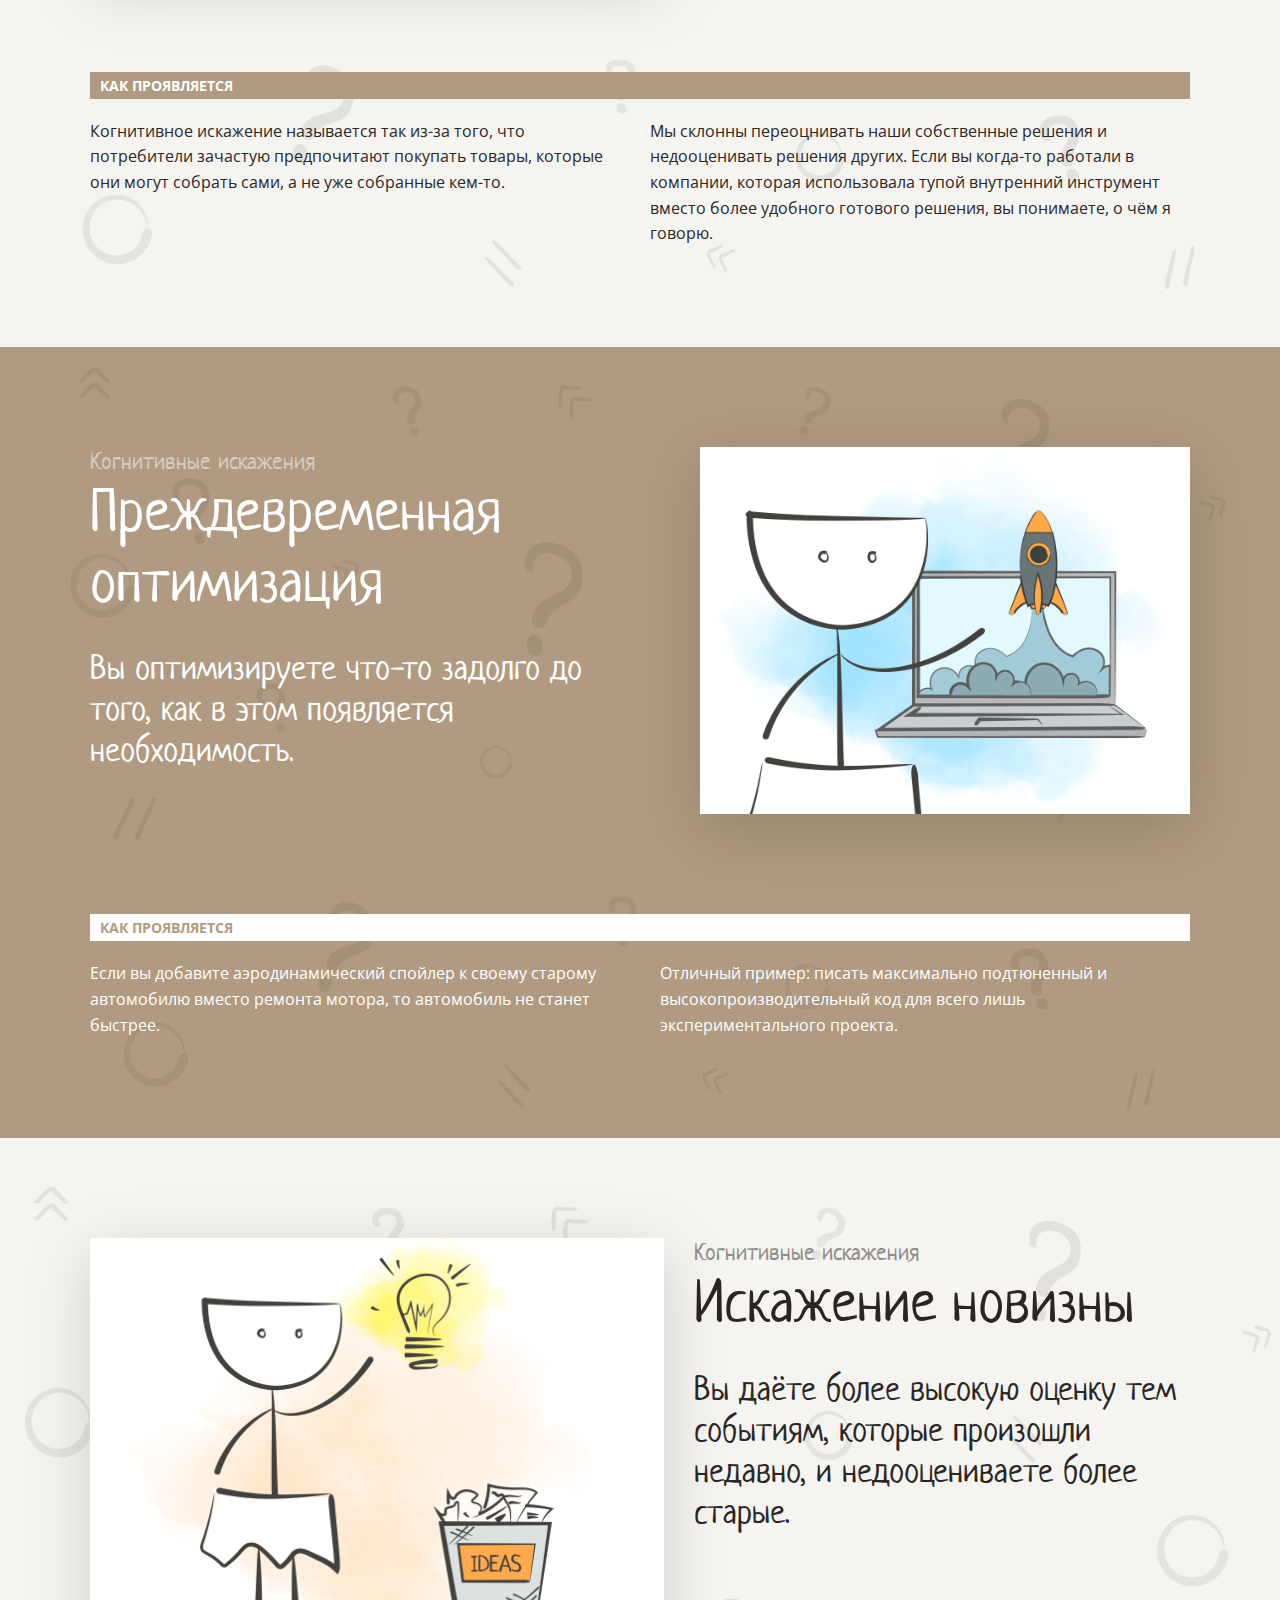
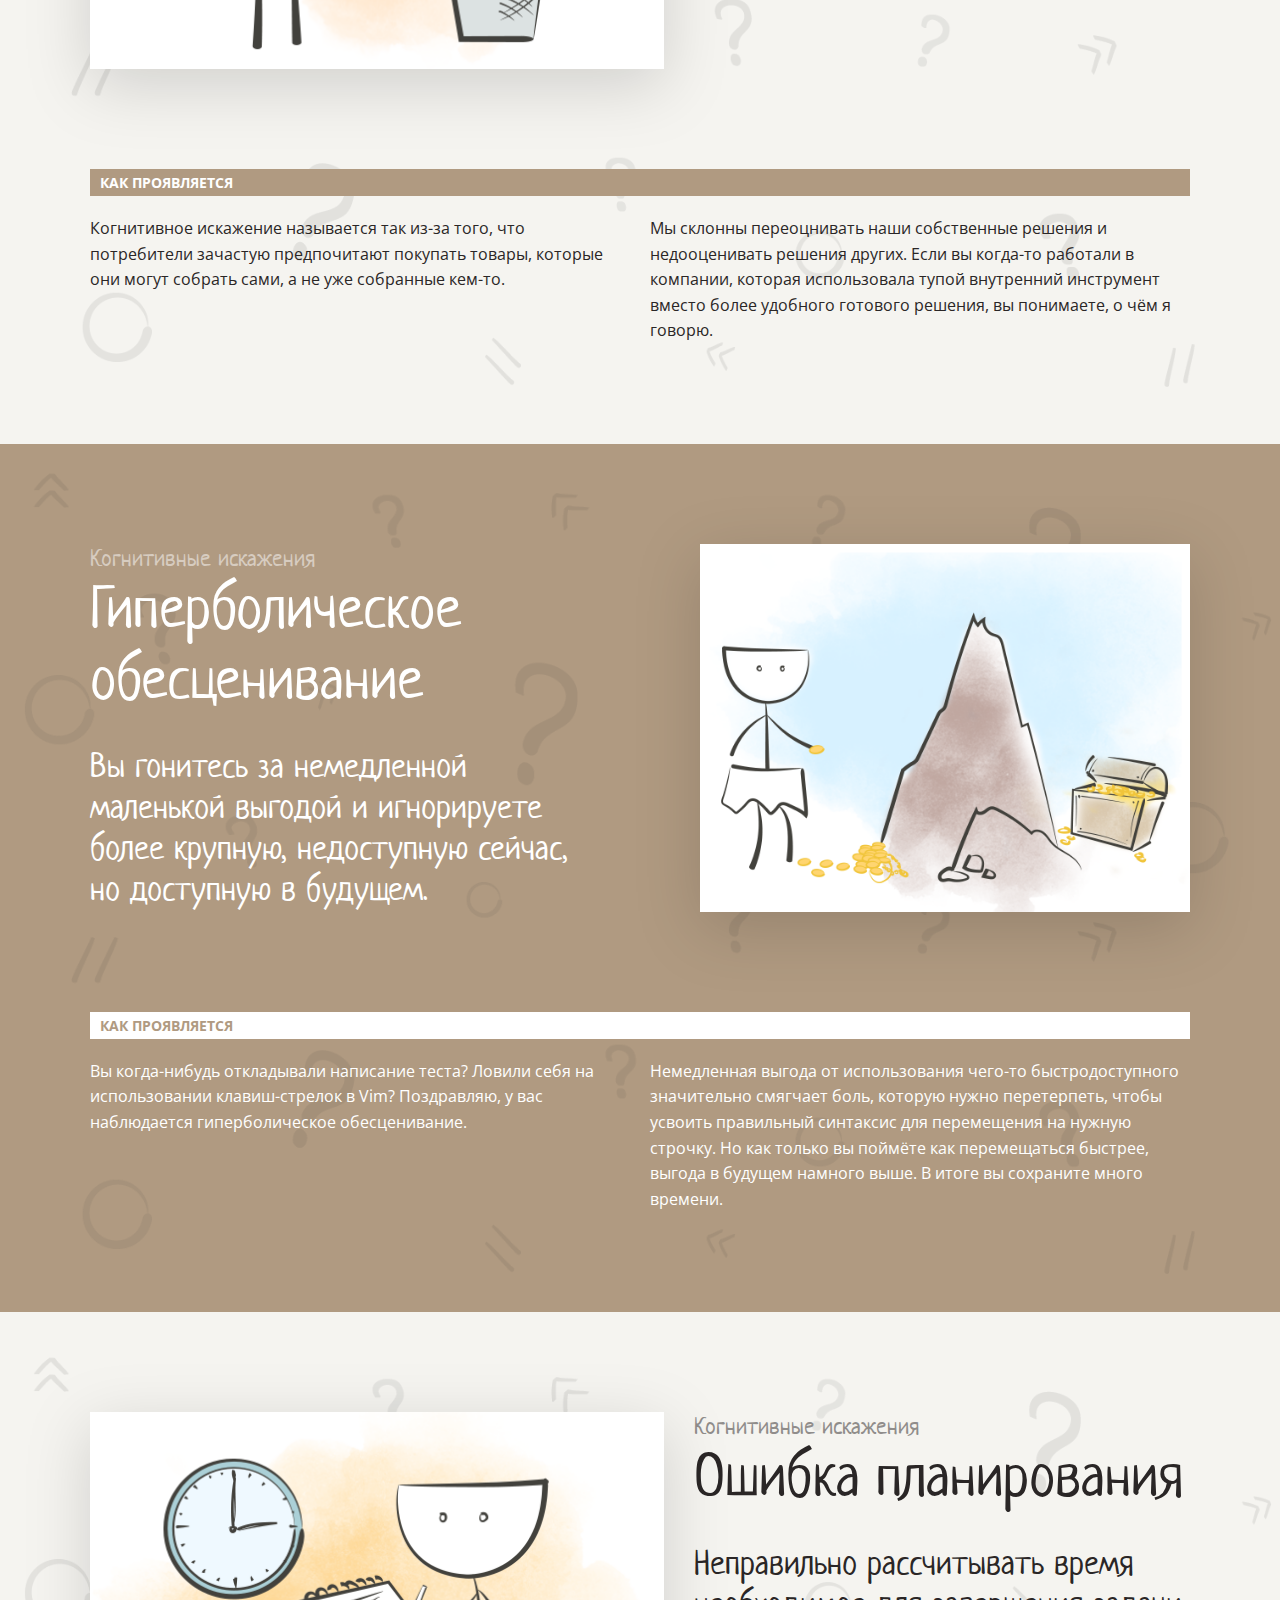
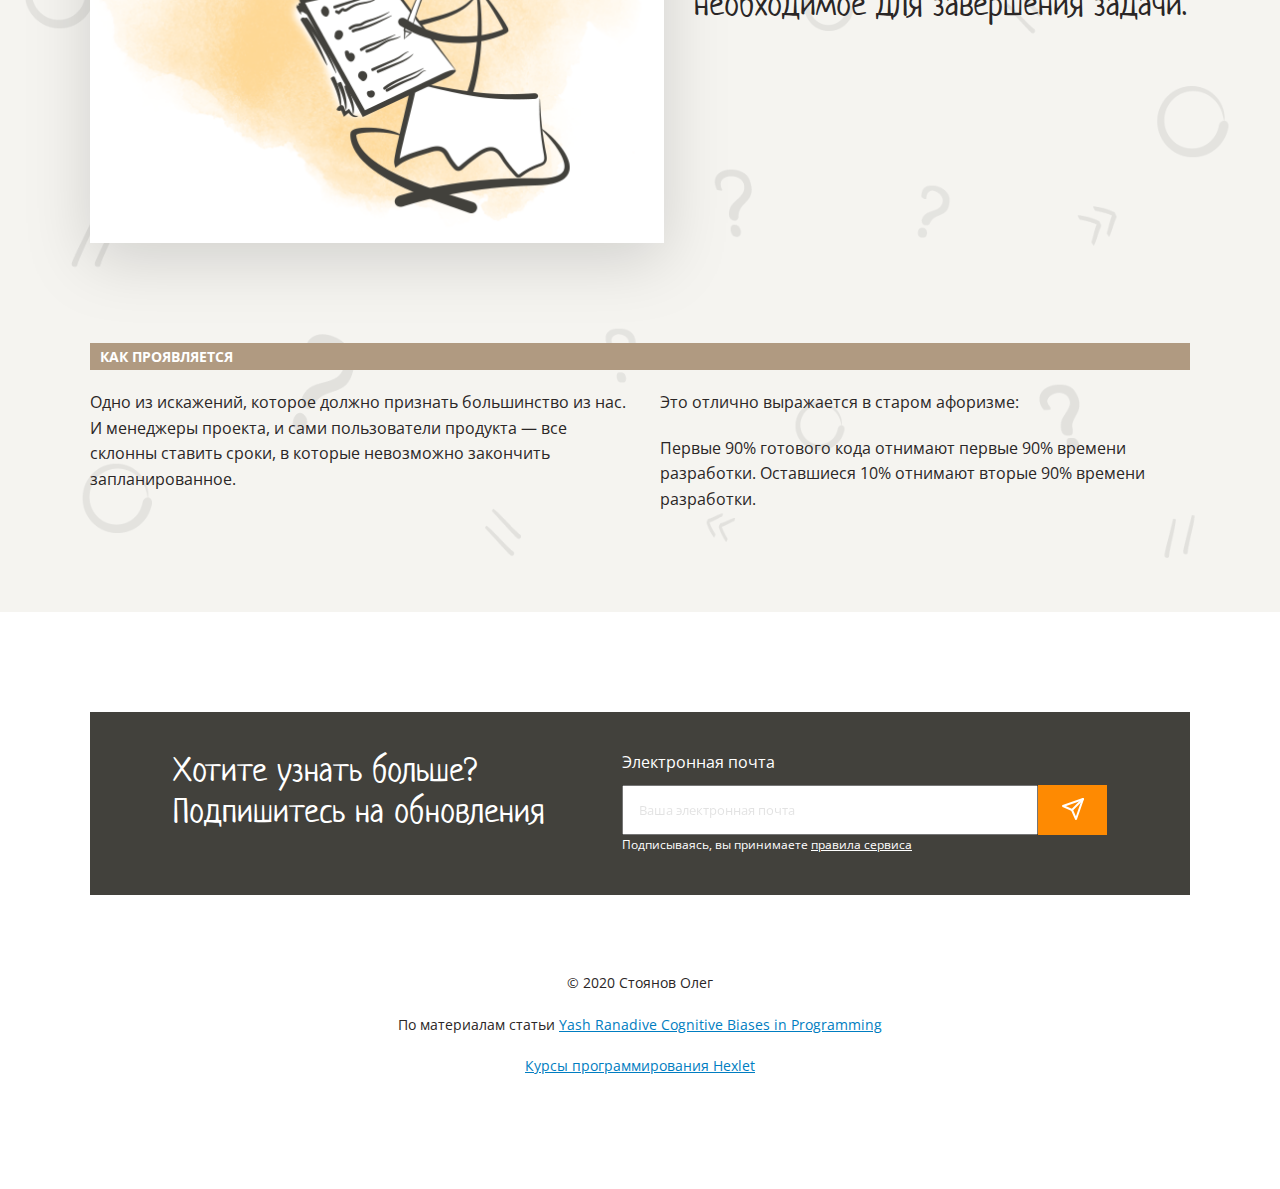
==== commit 10c448f6: "fixed errors" ====
--- a/index.html
+++ b/index.html
@@ -14,7 +14,7 @@
 </head>
 
 <body>
-    <header class="header bg__img">
+    <header class="header header__bg">
         <div class="container">
             <h1 class="header__title">Когнитивныеи <br>искажения <br><span>в программировании</span></h1>
             <img src="images/main.png" alt="" class="header-img">
--- a/styles/style.css
+++ b/styles/style.css
@@ -58,23 +58,21 @@
    padding: 100px 0;
 }
 
-.bg__img{
+.bg__img,
+.header__bg{
   position: relative; 
 }
 
-.bg__img::before{
+.header__bg::before{
    content:"";
    position: absolute;
    left: 0;
    right: 0;
    top: 0;
    bottom: 0;
-   opacity: 0.1;
-   background-image: url(../images/background.png);
+   background-image: url(../images/header_bg.png);
    background-repeat: no-repeat;
-   background-size: cover;
-}
-
+}
 
 .header-img{
    position: absolute;
@@ -86,6 +84,8 @@
 .header__title{
    color:var(--color-basis);
    margin: 0;
+   position: relative;
+   z-index: 1;
 }
 
 .header__title > span{
@@ -333,15 +333,14 @@
 .bg__img::before{
    content:"";
    position: absolute;
+   left: 0;
+   right: 0;
    top: 0;
-   right: 0;
    bottom: 0;
-   left: 0;
-   background-image:url(../images/background.png);
-   background-position: center;
-   background-repeat:no-repeat;
-   background-size: cover;
    opacity: 0.1;
+   background-image: url(../images/background.png);
+   background-repeat: no-repeat;
+   background-size: contain;
 }
 
 .flex__block--revers {
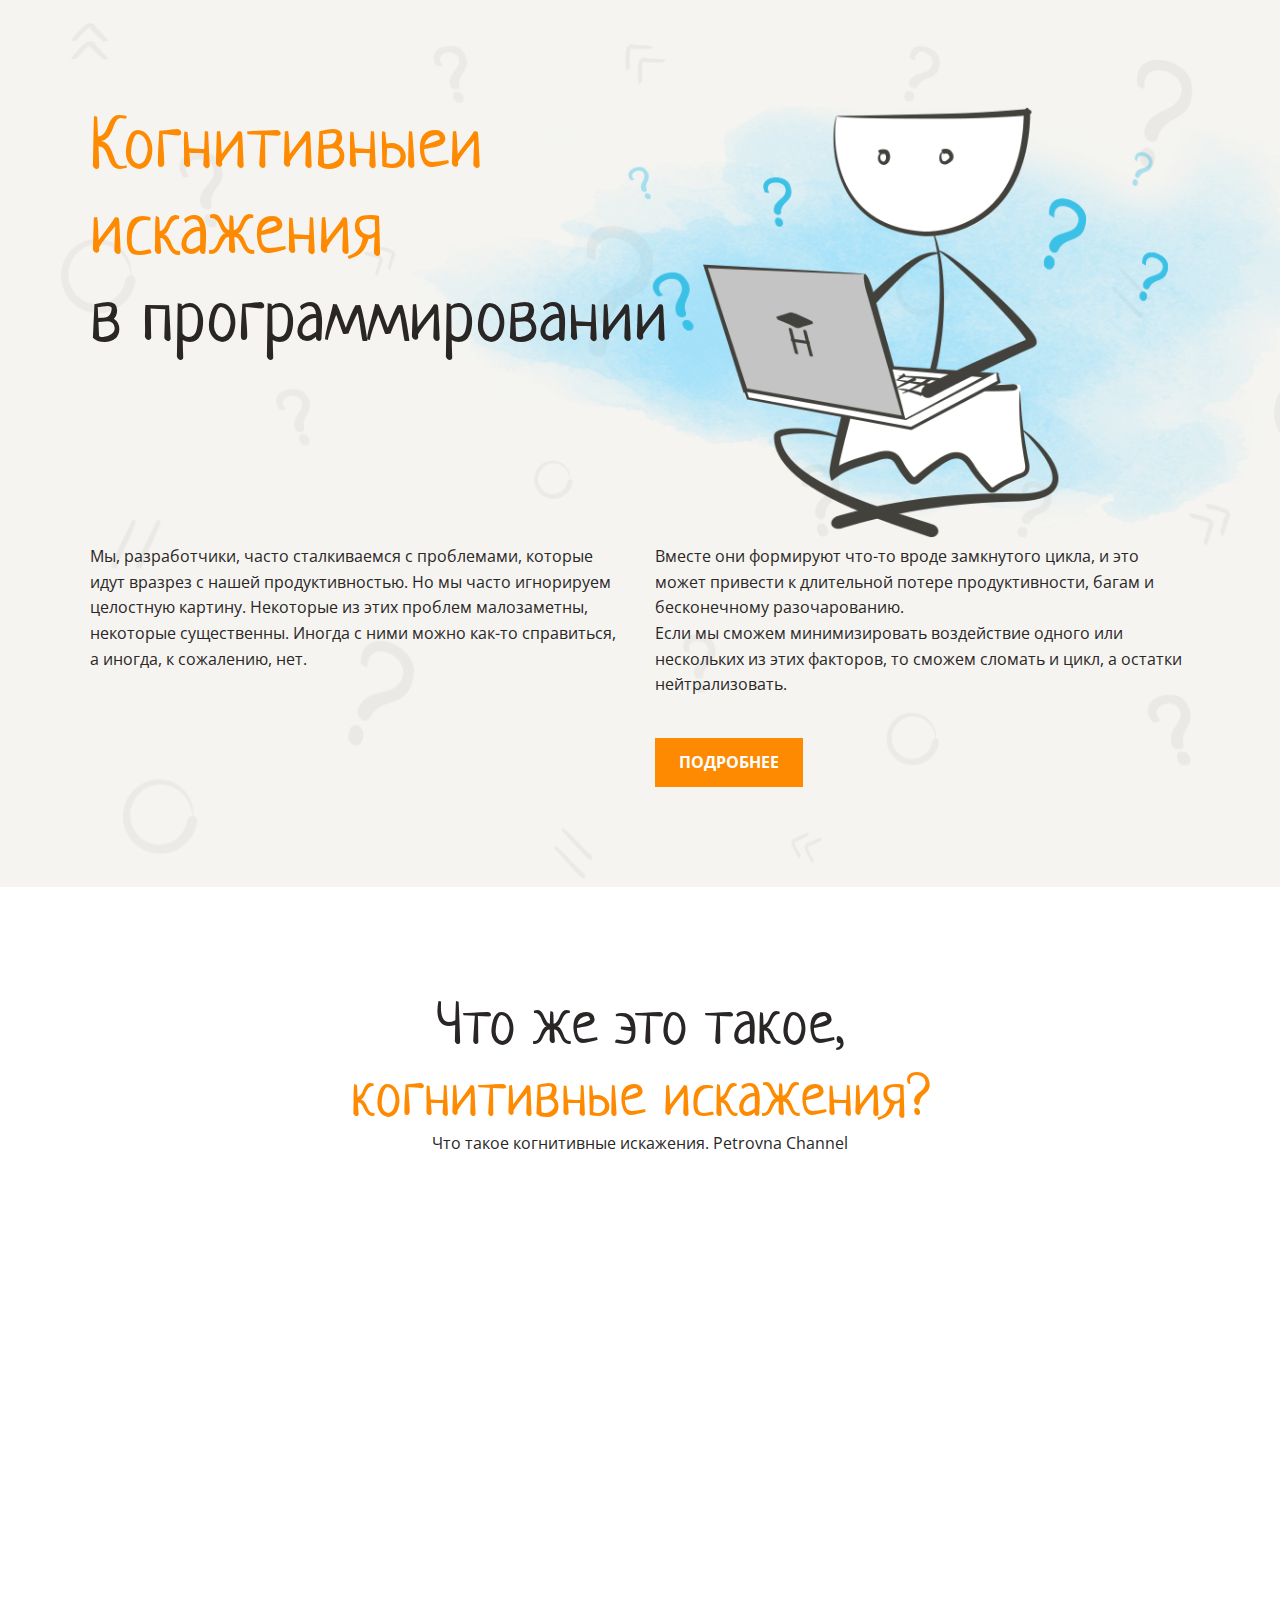
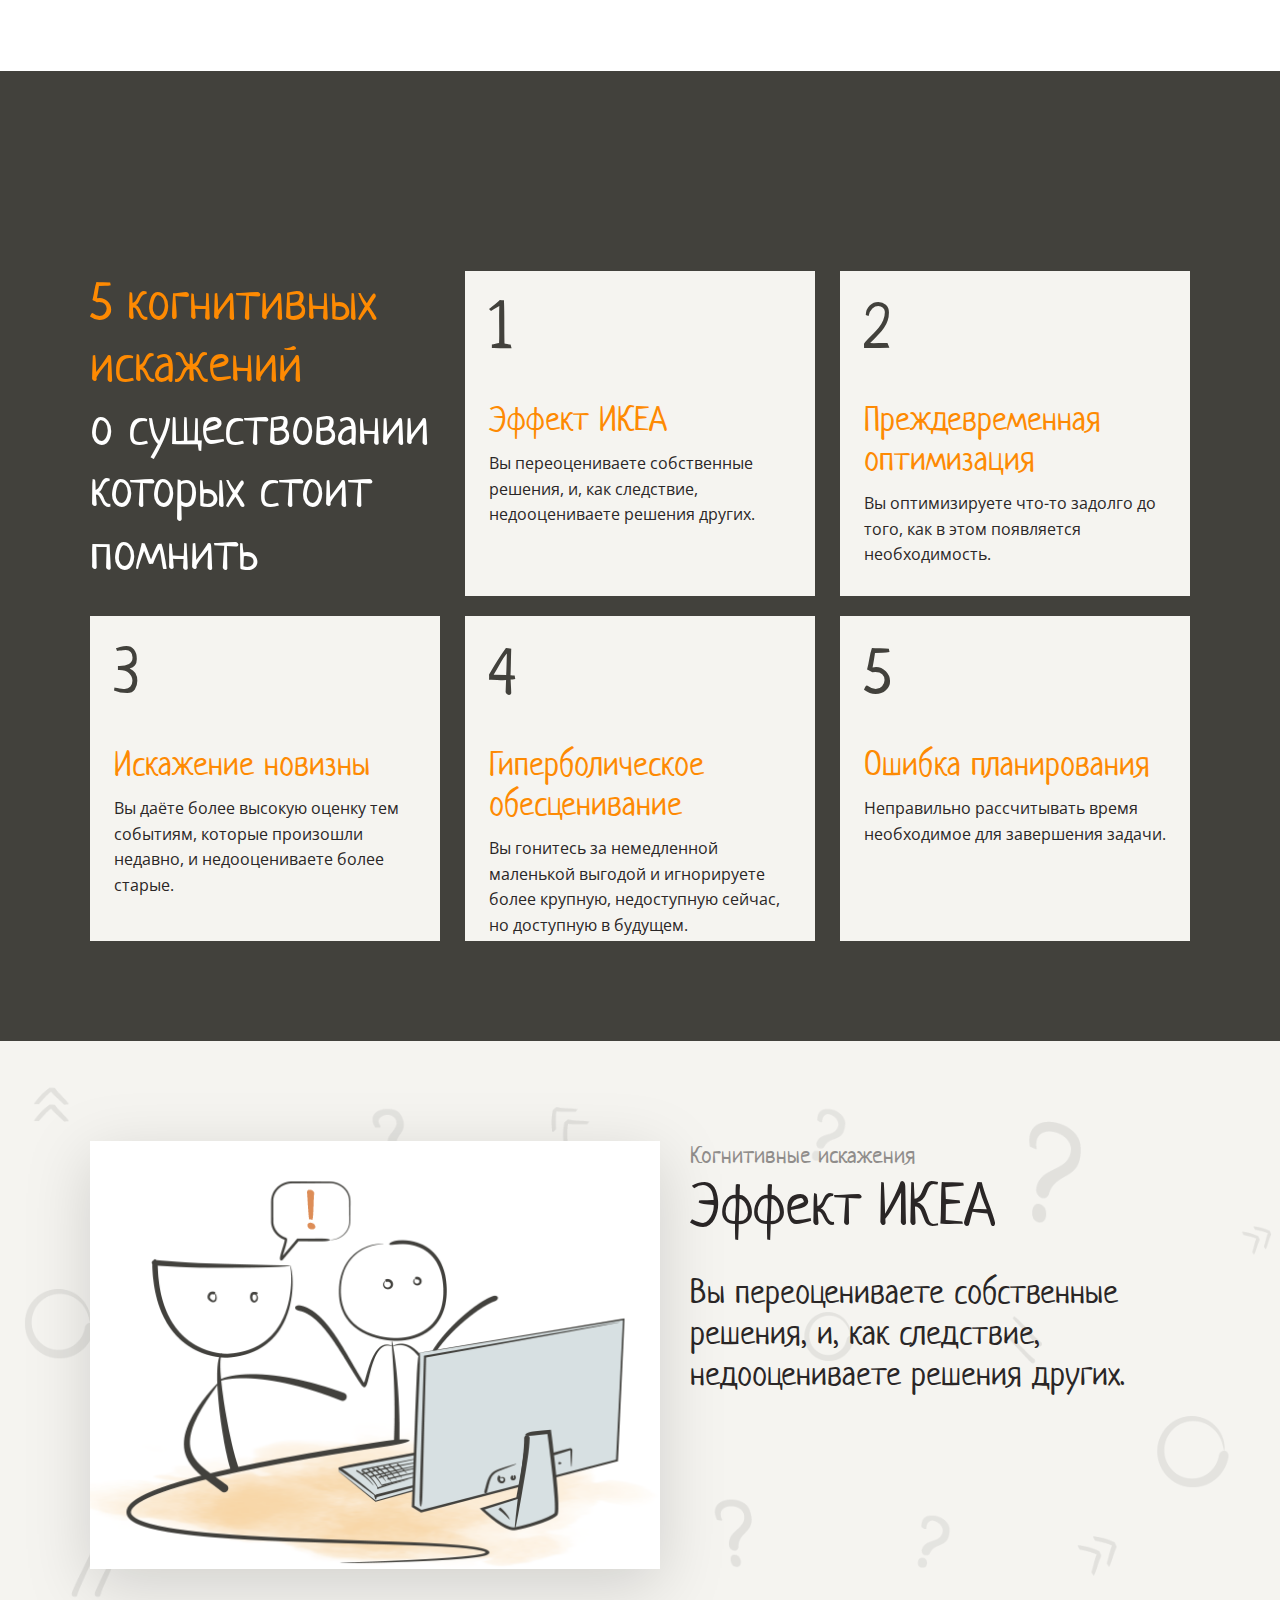
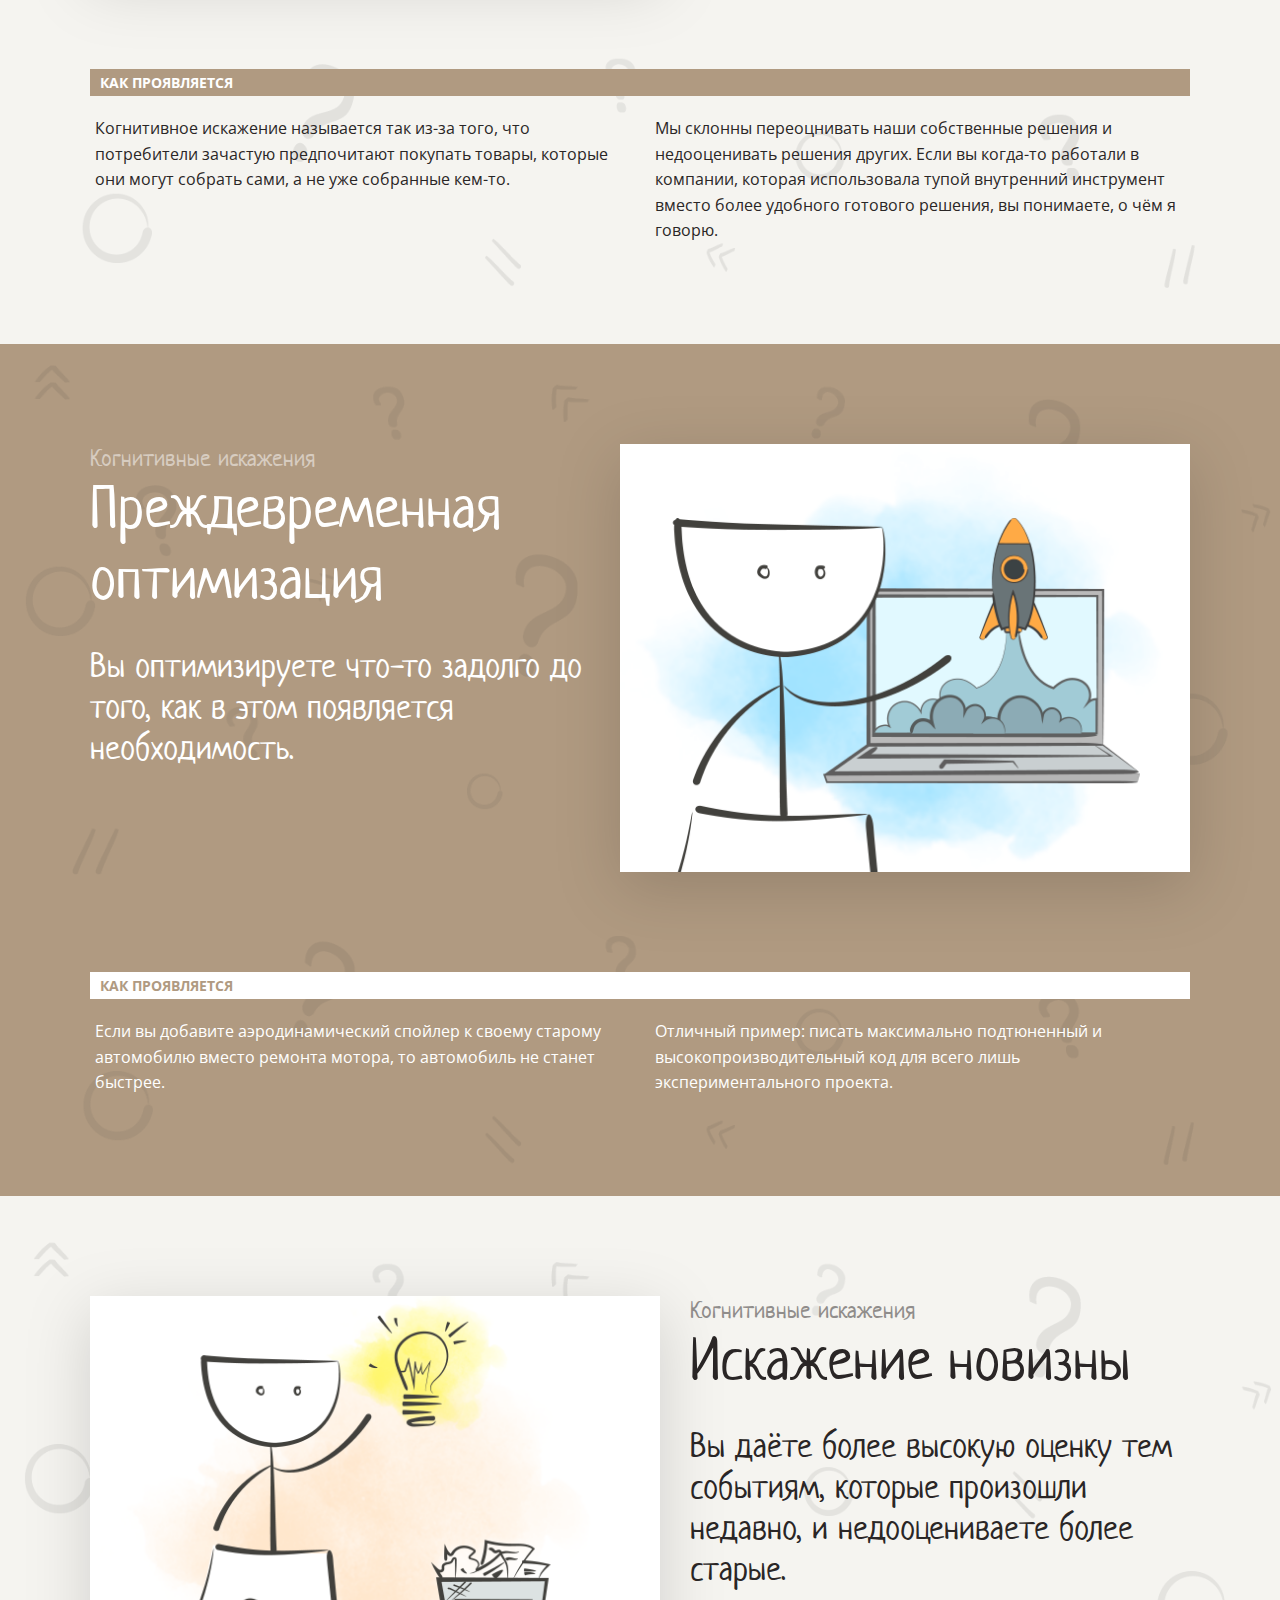
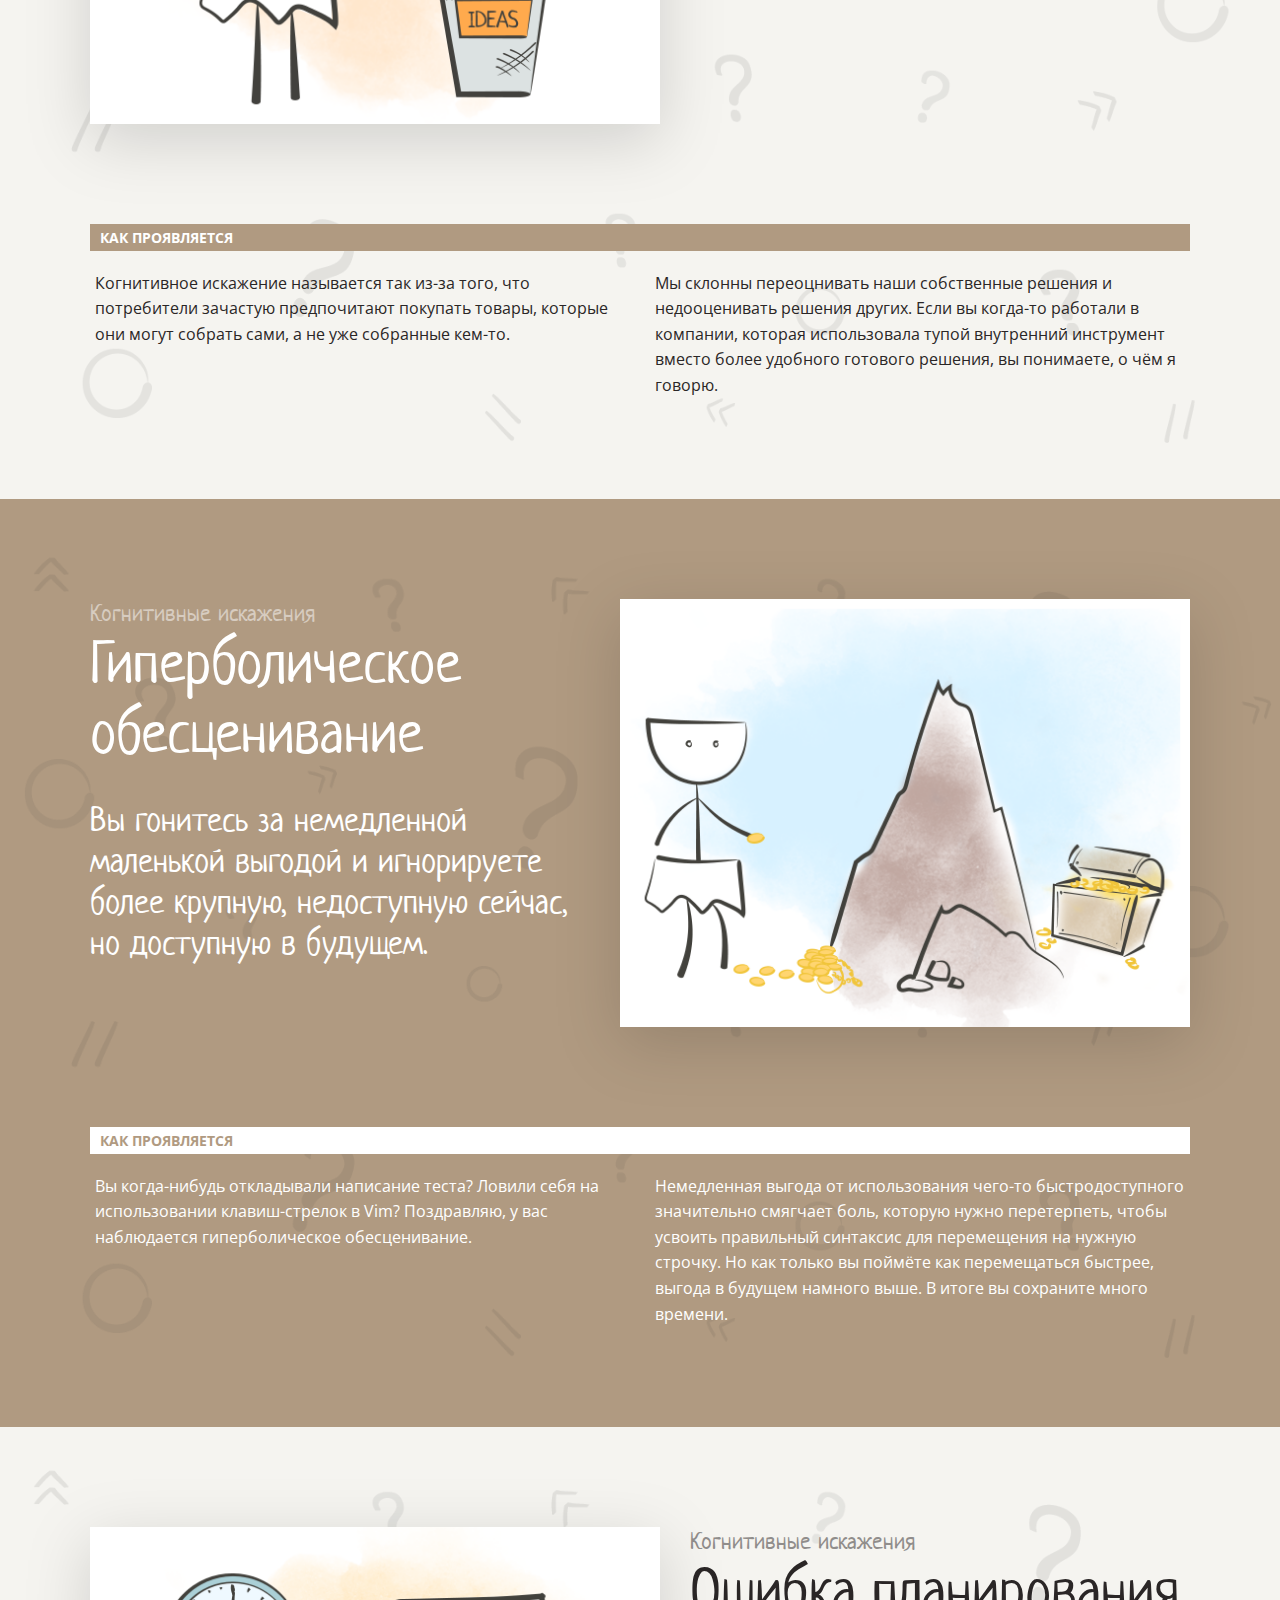
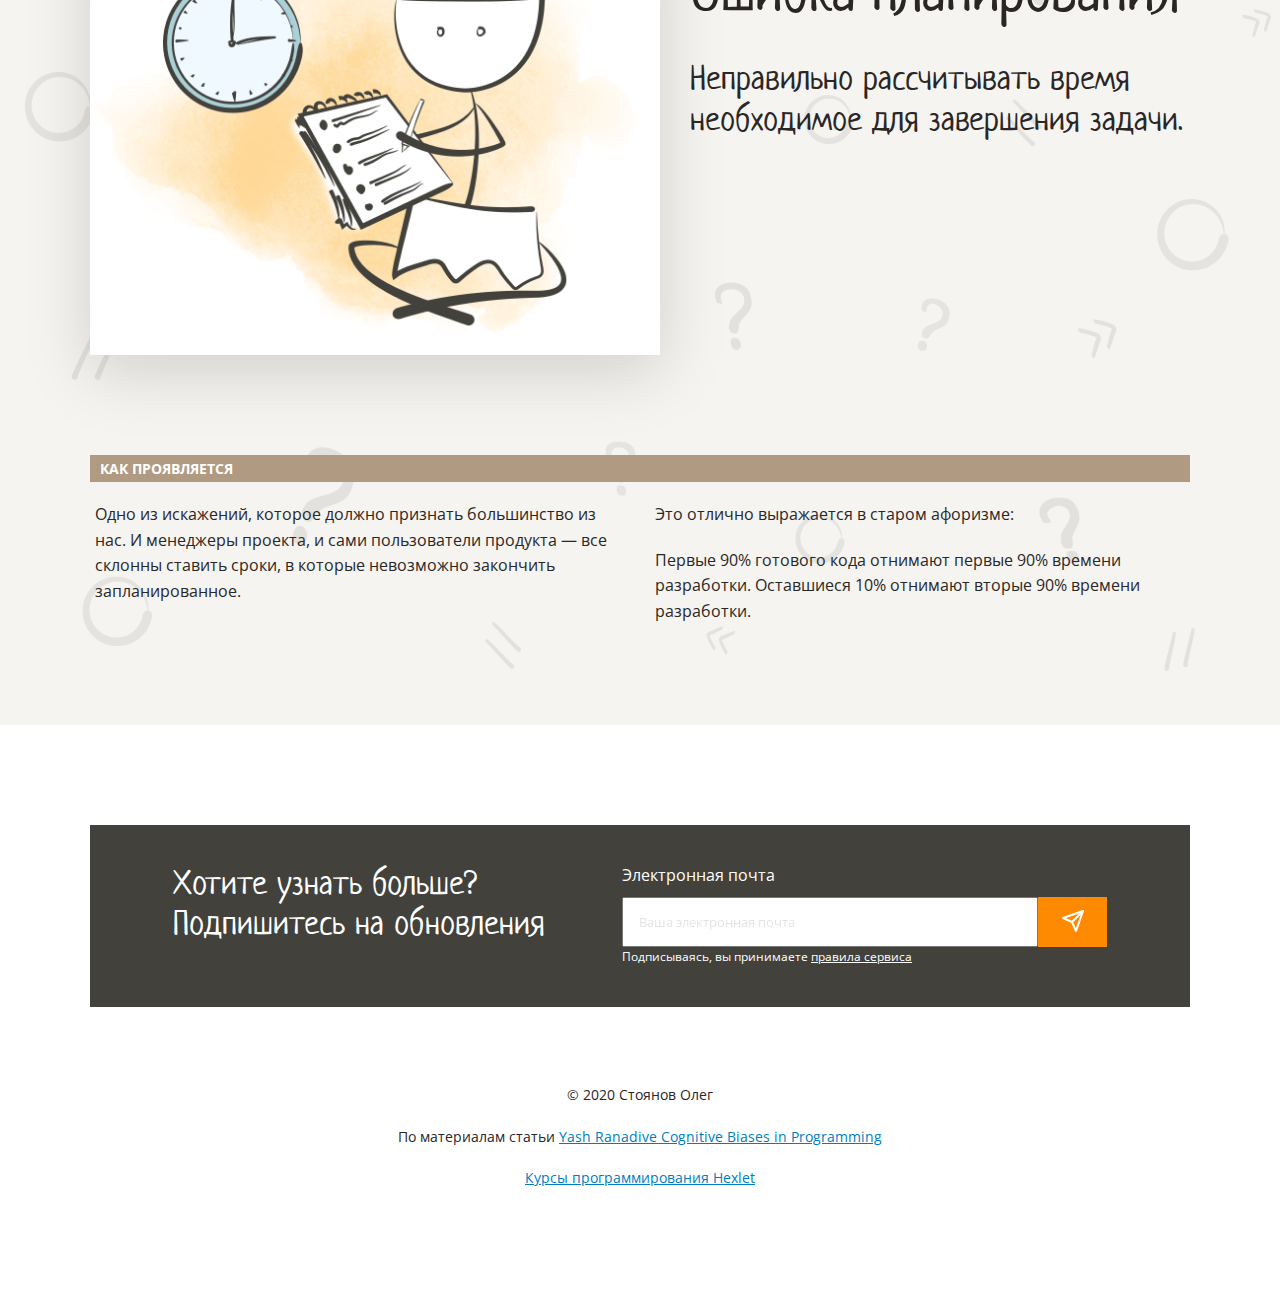
==== commit d386c0df: "chench heder bg and style" ====
--- a/index.html
+++ b/index.html
@@ -17,7 +17,10 @@
     <header class="header header__bg">
         <div class="container">
             <h1 class="header__title">Когнитивныеи <br>искажения <br><span>в программировании</span></h1>
-            <img src="images/main.png" alt="" class="header-img">
+            <div class="header-img">
+                 <img src="images/main.png" alt="main">
+            </div>
+           
             <div class="header-inner">
                 <div class="header-inner-text">
                     <p>Мы, разработчики, часто сталкиваемся с проблемами, которые идут вразрез с нашей продуктивностью.
--- a/styles/style.css
+++ b/styles/style.css
@@ -28,6 +28,7 @@
 h1, h2, h3, h4, h5, h6{
    font-family: 'Neucha', cursive;
    line-height: 1.2em;
+   font-weight: 400;
 }
 
 h1{
@@ -56,6 +57,7 @@
 /* header */
 .header{
    padding: 100px 0;
+   background: var(--color-light);
 }
 
 .bg__img,
@@ -74,11 +76,16 @@
    background-repeat: no-repeat;
 }
 
-.header-img{
+.header-img {
    position: absolute;
-   height: 525px;
+   max-height: 525px;
+   max-width: 100%;
    top: -55px;
-   right: -270px;
+   right: -295px;
+}
+
+.header-img img{
+   width: 100%;
 }
 
 .header__title{
@@ -94,11 +101,12 @@
 
 .header-inner {
    display: flex;
+   flex-wrap: wrap;
    margin-top: 185px;
 }
 
 .header-inner-text {
-   flex-basis: 50%;
+   max-width: 535px;
 }
 
 .header-inner-text:last-child{
@@ -137,7 +145,8 @@
 }
 
 .video__block-content {
-   margin-top: 30px;
+   max-width: 919px;
+   margin: 30px auto 0 auto;
    position: relative;
    z-index: 9;
 }
@@ -258,10 +267,11 @@
 .flex__block {
    display: flex;
    justify-content: center;
+   flex-wrap: wrap;
 }
 
 .block-img {
-   max-width: 580px;
+   max-width: 570px;
    filter: drop-shadow(0px 16px 32px rgba(0, 0, 0, 0.15));
    margin-right: 30px;
 }
@@ -312,7 +322,11 @@
 }
 
 .block__content{
-   max-width: 540px;
+   max-width: 530px;
+}
+
+.block-cont {
+   max-width: 530px;
 }
 
 .block__content:first-child{
@@ -380,6 +394,7 @@
    padding: 38px 55px 40px 55px;
    background: #42413C;
    display: flex;
+   flex-wrap: wrap;
    justify-content: space-around;
 }
 
@@ -414,7 +429,7 @@
 .form__block{
    display: flex;
    justify-content: space-around;
-   align-items:content;
+   align-items:center;
 }
 
 .form__block > input{
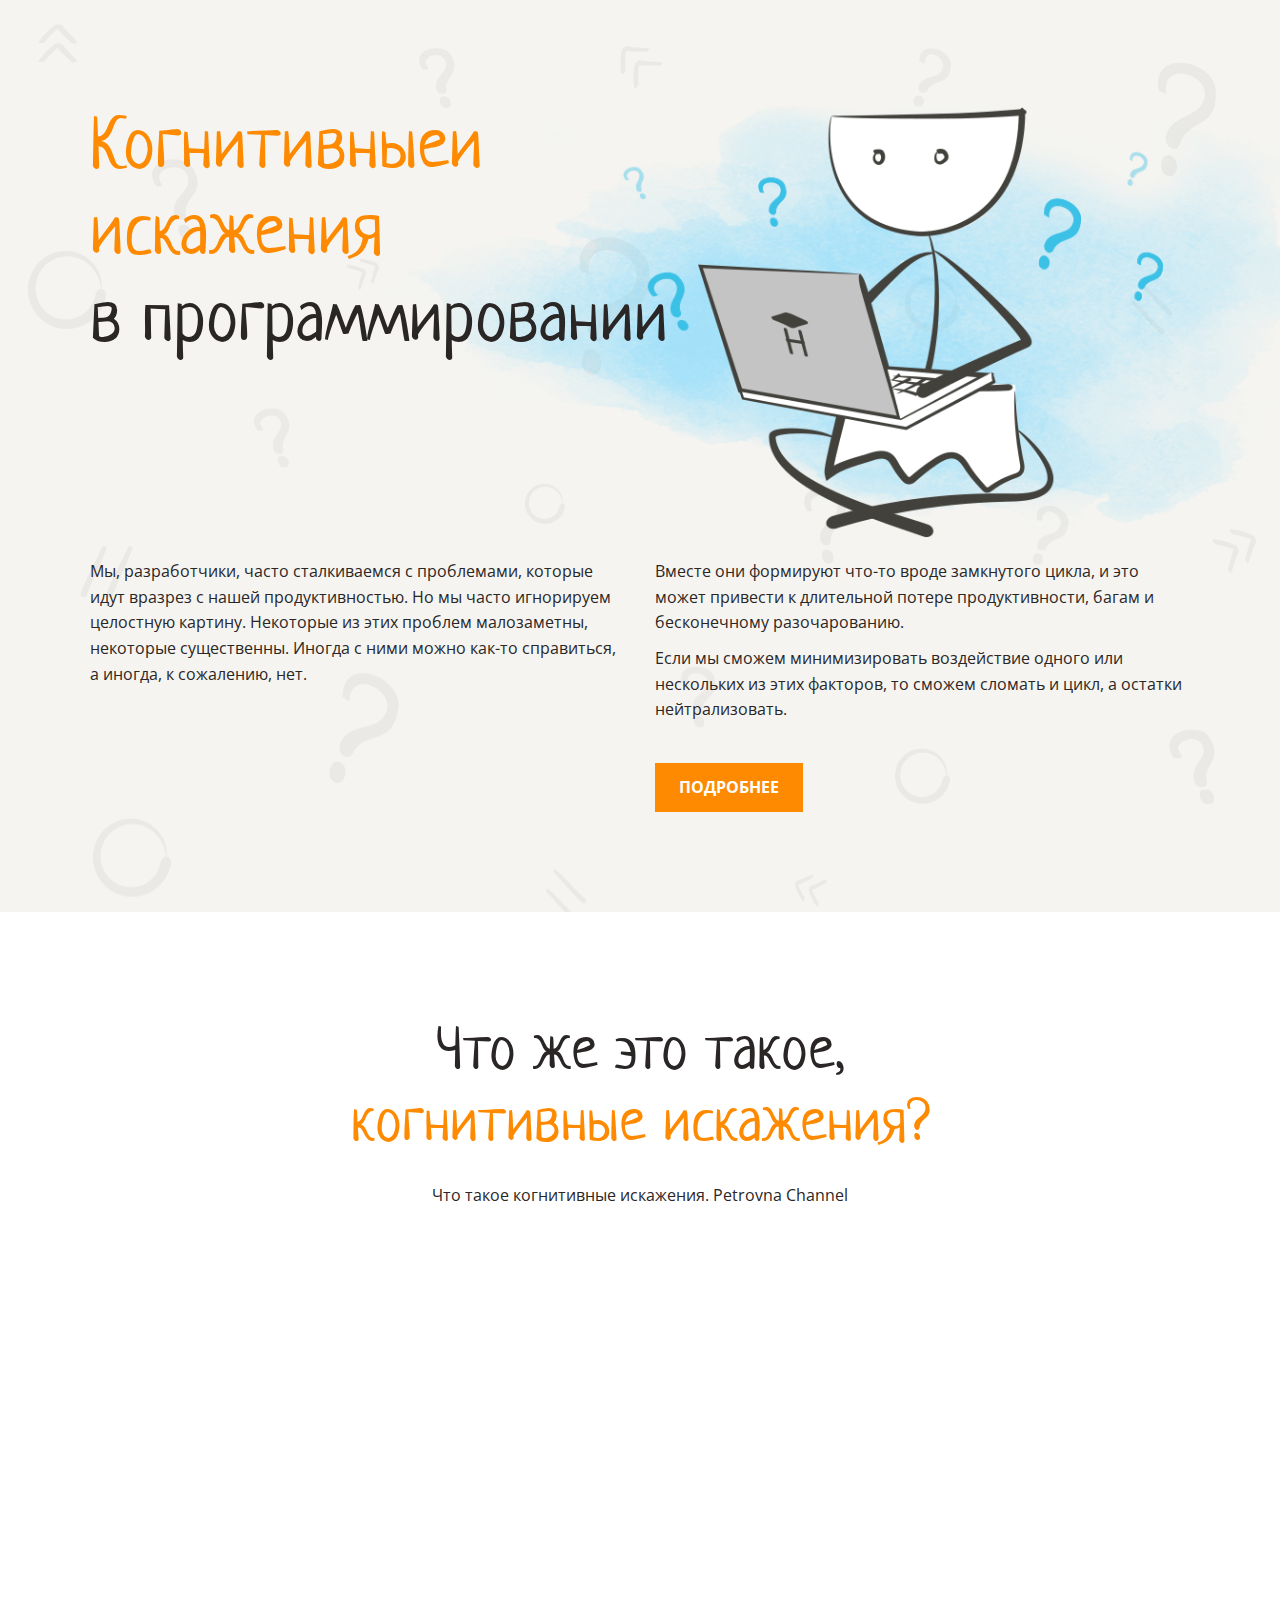
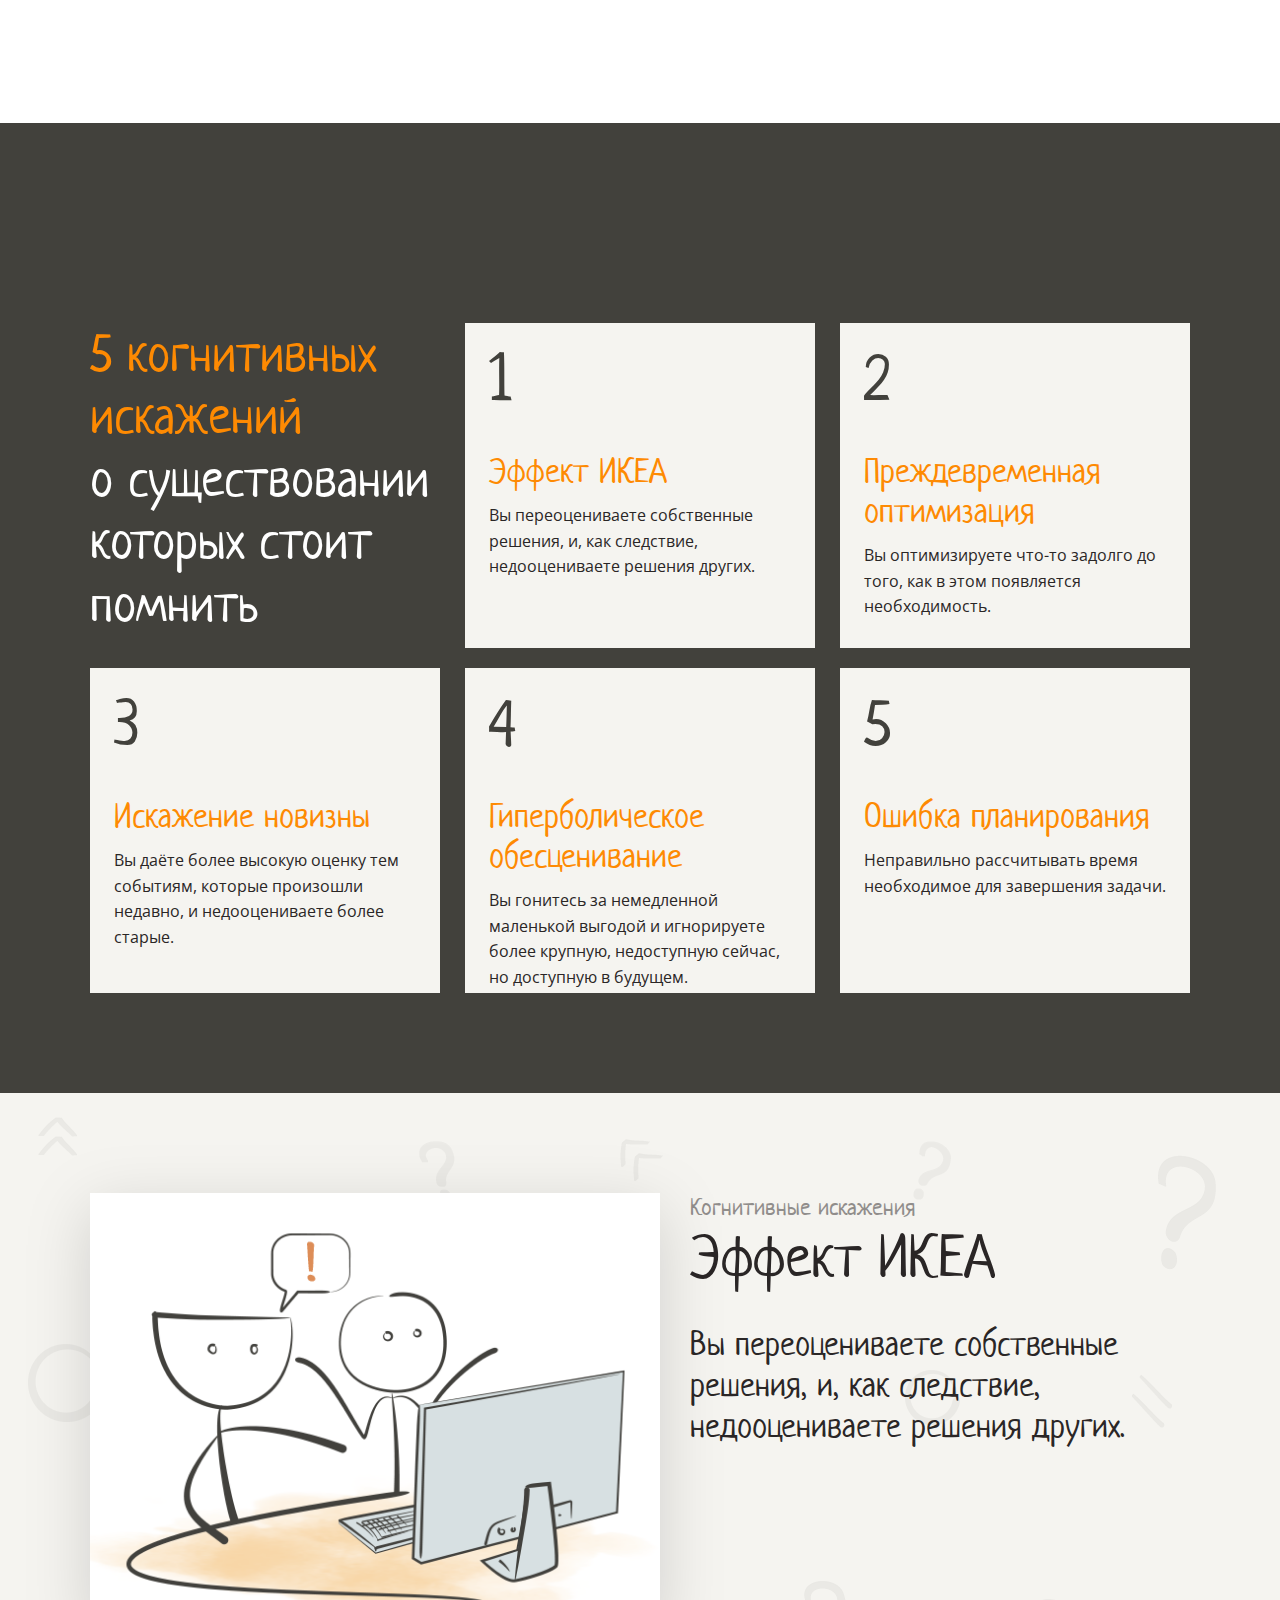
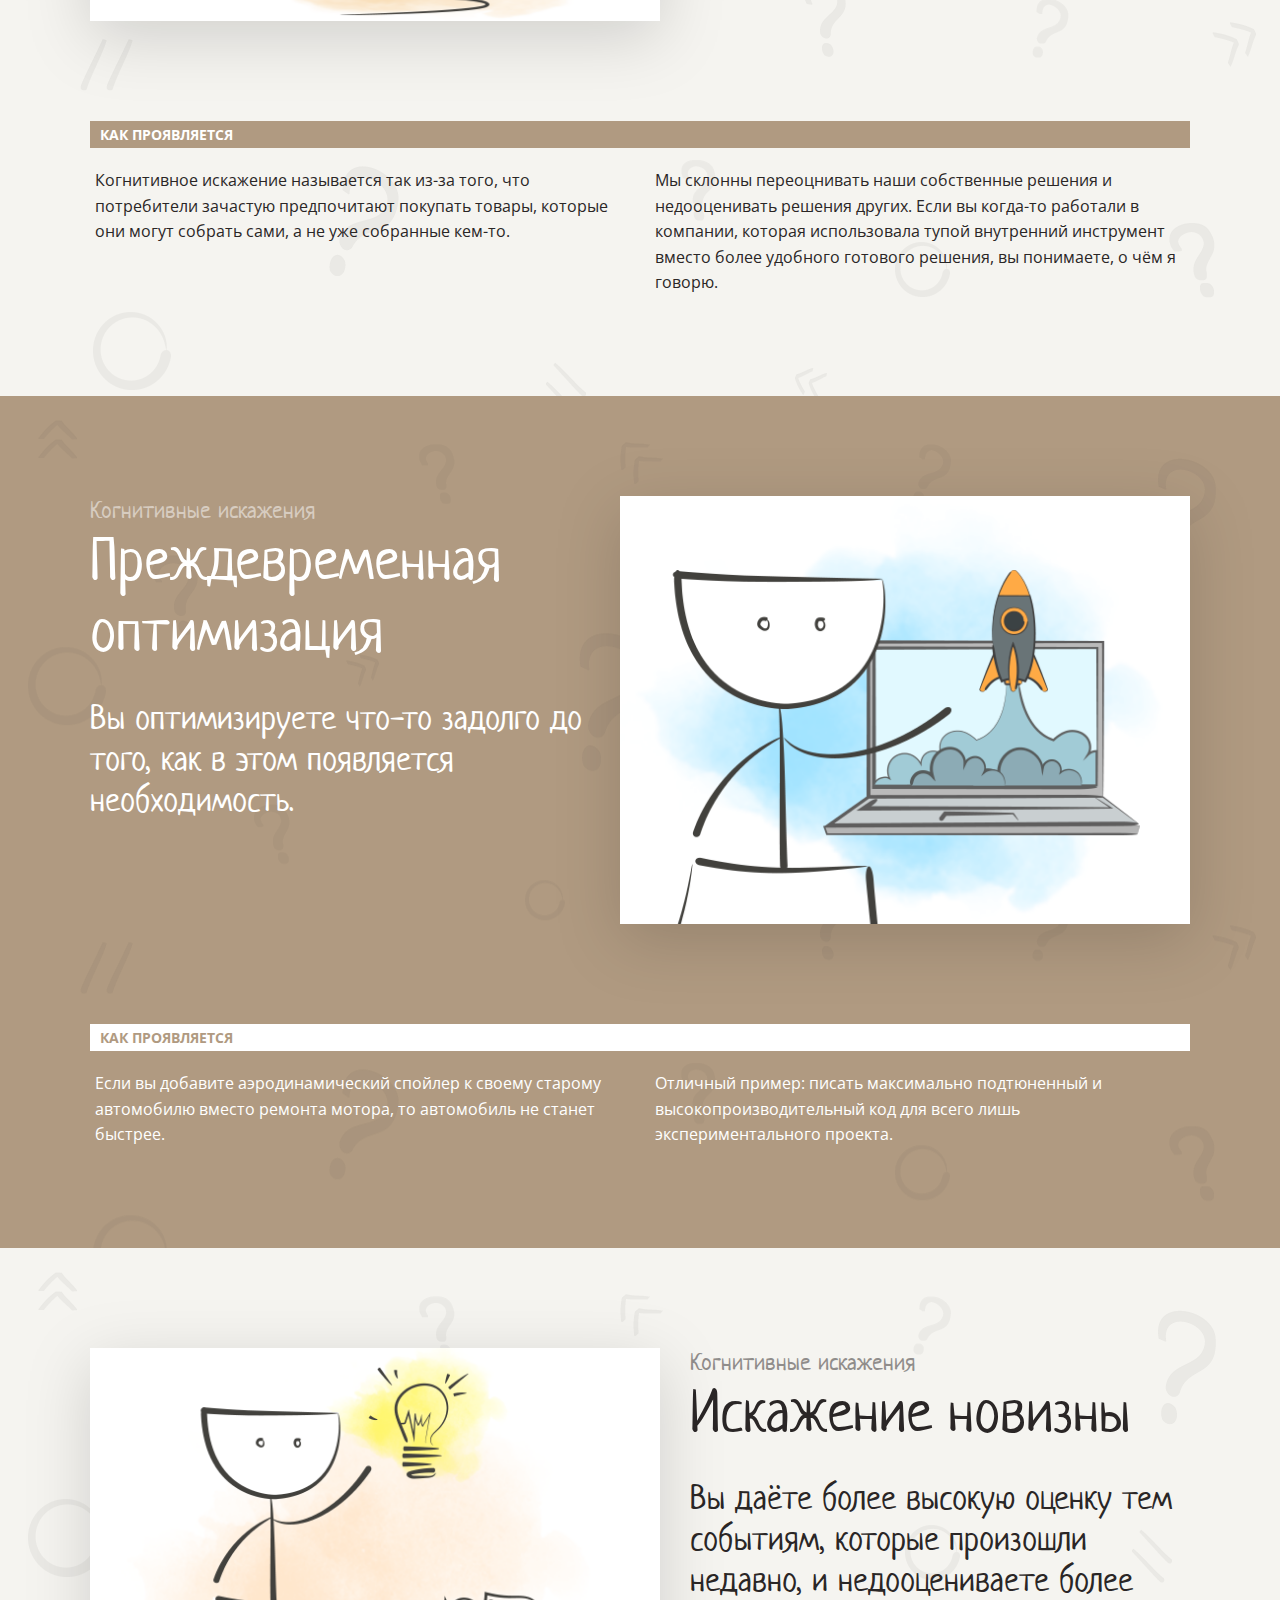
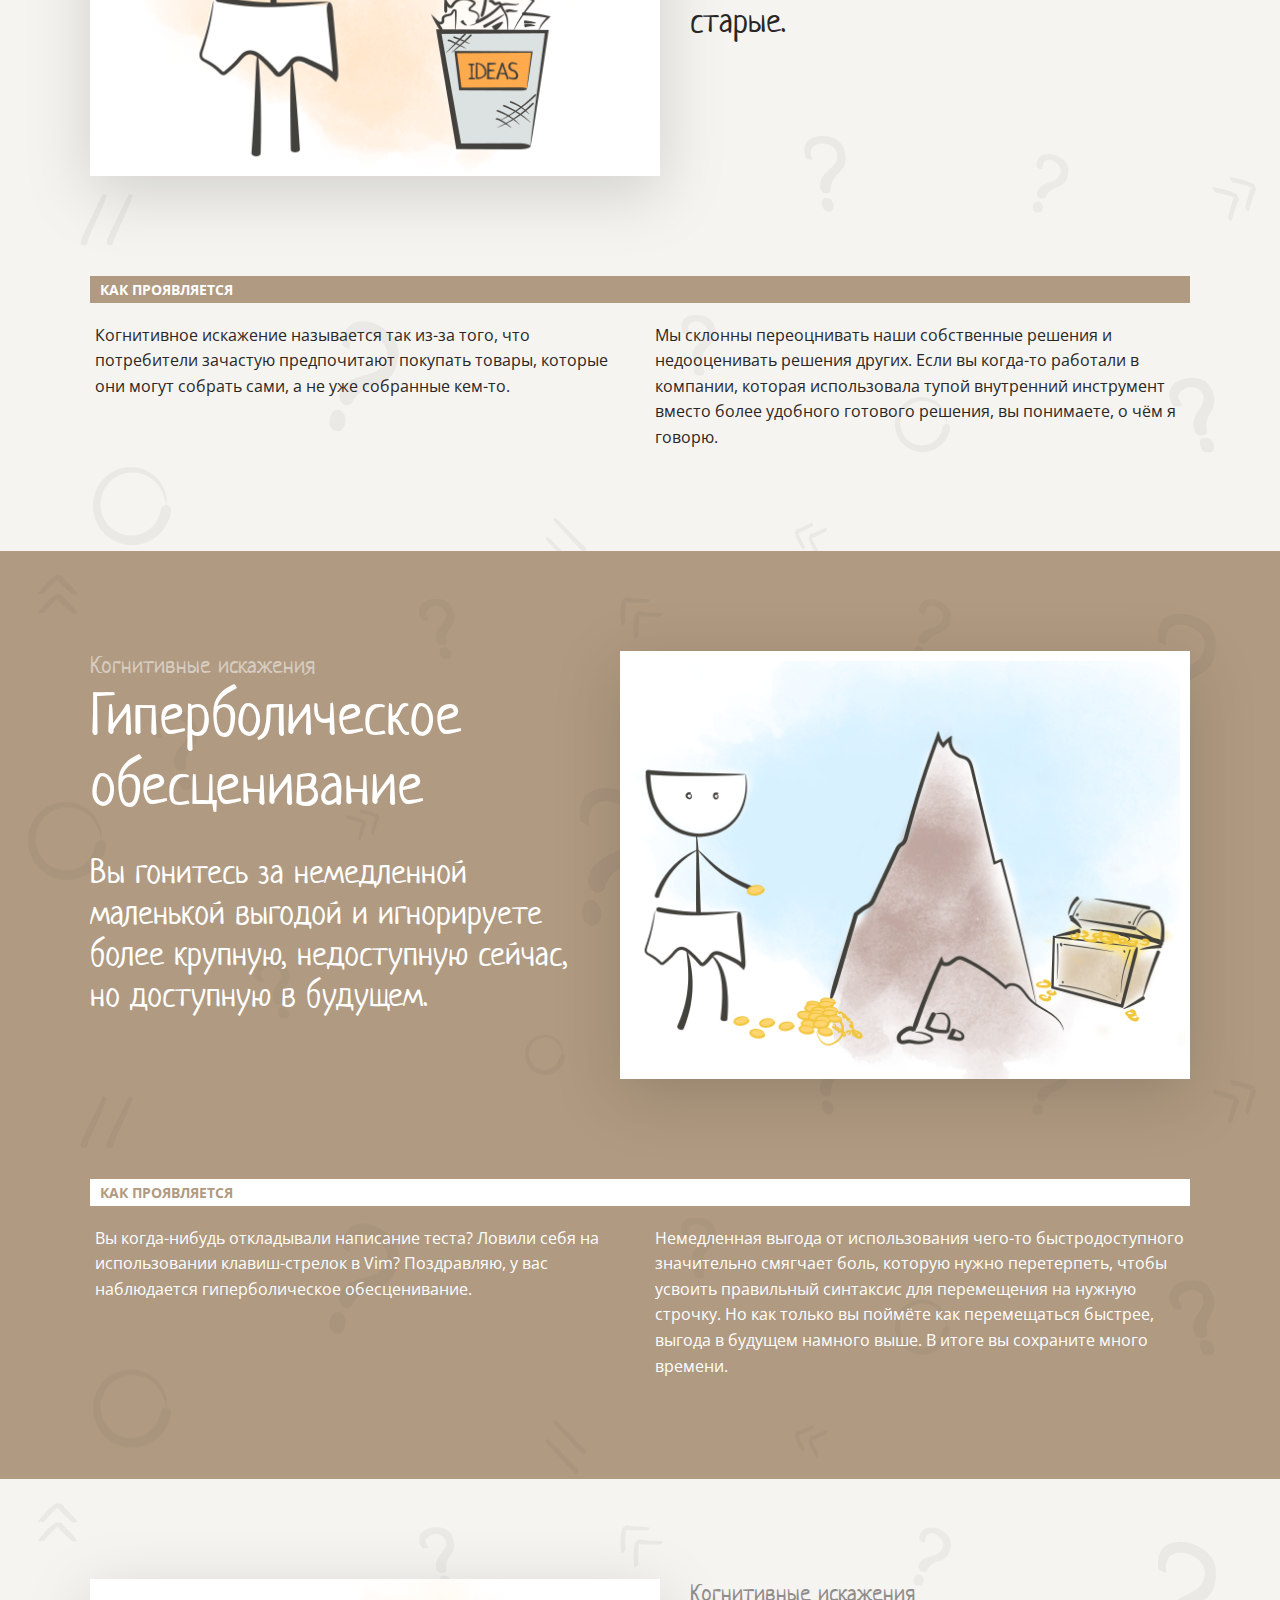
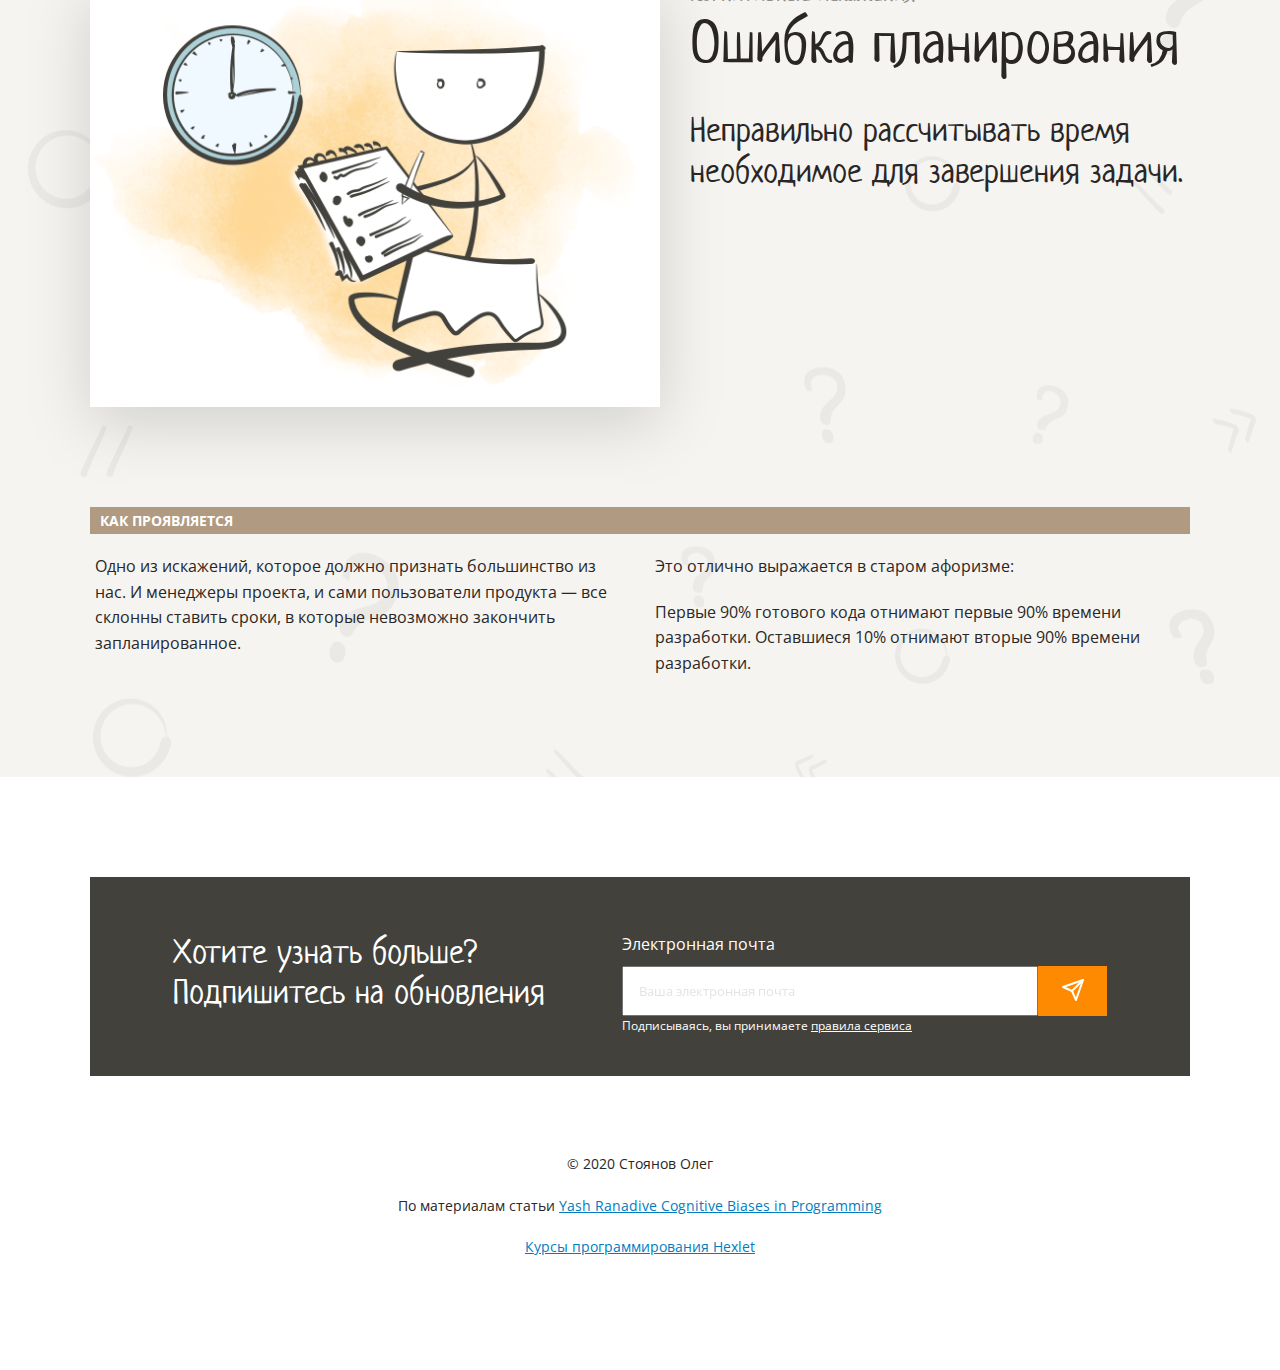
==== commit d6686e21: "rename class index.html and fixed  style.css" ====
--- a/index.html
+++ b/index.html
@@ -1,6 +1,5 @@
 <!DOCTYPE html>
 <html lang="ru">
-
 <head>
     <meta charset="UTF-8">
     <meta name="viewport" content="width=device-width, initial-scale=1.0">
@@ -12,15 +11,13 @@
     <link href="https://fonts.googleapis.com/css2?family=Neucha&display=swap" rel="stylesheet">
     <link rel="stylesheet" href="styles/style.css">
 </head>
-
 <body>
-    <header class="header header__bg">
+    <header class="header header-bg">
         <div class="container">
-            <h1 class="header__title">Когнитивныеи <br>искажения <br><span>в программировании</span></h1>
+            <h1 class="title">Когнитивныеи <br>искажения <br><span>в программировании</span></h1>
             <div class="header-img">
-                 <img src="images/main.png" alt="main">
-            </div>
-           
+                <img src="images/main.png" alt="main">
+            </div>
             <div class="header-inner">
                 <div class="header-inner-text">
                     <p>Мы, разработчики, часто сталкиваемся с проблемами, которые идут вразрез с нашей продуктивностью.
@@ -42,11 +39,11 @@
         </div>
     </header>
     <main>
-        <section class="video__block">
-            <div class="container">
-                <h2 class="video__title">Что же это такое,<span>когнитивные искажения?</span></h2>
-                <p class="sub__title">Что такое когнитивные искажения. Petrovna Channel</p>
-                <div class="video__block-content">
+        <section class="video-block">
+            <div class="container">
+                <h2 class="video-title">Что же это такое,<span>когнитивные искажения?</span></h2>
+                <p class="sub-title">Что такое когнитивные искажения. Petrovna Channel</p>
+                <div class="video-block-content">
                     <iframe class="video" width="919" height="569" src="https://www.youtube.com/embed/jie9AizBqss"
                         frameborder="0" allowfullscreen></iframe>
                 </div>
@@ -54,173 +51,208 @@
         </section>
         <section class="navigation" id="navigation">
             <div class="container">
-                <div class="card__block">
+                <div class="card-block">
                     <div class="card">
-                        <h3 class="card__title">5 когнитивных искажений <span>о существовании которых стоит помнить</span></h3>
+                        <h3 class="card-title">5 когнитивных искажений <span>о существовании которых стоит
+                                помнить</span></h3>
                     </div>
                     <a class="card cart-opasity" href="#ikea-effect">
                         <span class="number">1</span>
-                        <p class="card__sub-title">Эффект ИКЕА</p>
-                        <p class="card__text">Вы переоцениваете собственные решения, и, как следствие, недооцениваете
+                        <p class="card-sub-title">Эффект ИКЕА</p>
+                        <p class="card-text">Вы переоцениваете собственные решения, и, как следствие, недооцениваете
                             решения других.</p>
                     </a>
                     <a class="card cart-opasity" href="#premature-optimization">
                         <span class="number">2</span>
-                        <p class="card__sub-title">Преждевременная оптимизация</p>
-                        <p class="card__text">Вы оптимизируете что-то задолго до того, как в этом появляется необходимость.
+                        <p class="card-sub-title">Преждевременная оптимизация</p>
+                        <p class="card-text">Вы оптимизируете что-то задолго до того, как в этом появляется
+                            необходимость.
                         </p>
                     </a>
                     <a class="card cart-opasity" href="#distortion-of-novelty">
                         <span class="number">3</span>
-                        <p class="card__sub-title">Искажение новизны</p>
-                        <p class="card__text">Вы даёте более высокую оценку тем событиям, которые произошли недавно, и
+                        <p class="card-sub-title">Искажение новизны</p>
+                        <p class="card-text">Вы даёте более высокую оценку тем событиям, которые произошли недавно, и
                             недооцениваете более старые.</p>
                     </a>
                     <a class="card cart-opasity" href="#hyperbolic-depreciation">
                         <span class="number">4</span>
-                        <p class="card__sub-title">Гиперболическое обесценивание</p>
-                        <p class="card__text">Вы гонитесь за немедленной маленькой выгодой и игнорируете более крупную,
+                        <p class="card-sub-title">Гиперболическое обесценивание</p>
+                        <p class="card-text">Вы гонитесь за немедленной маленькой выгодой и игнорируете более крупную,
                             недоступную сейчас, но доступную в будущем.</p>
                     </a>
                     <a class="card cart-opasity" href="#errors-in-planning">
                         <span class="number">5</span>
-                        <p class="card__sub-title">Ошибка планирования</p>
-                        <p class="card__text">Неправильно рассчитывать время необходимое для завершения задачи.</p>
-                    </a>
-                </div>
-            </div>
-        </section>
-        <section class="inner__block inner__block--dark bg__img" id="ikea-effect">
-            <div class="container">
-                <div class="flex__block">
+                        <p class="card-sub-title">Ошибка планирования</p>
+                        <p class="card-text">Неправильно рассчитывать время необходимое для завершения задачи.</p>
+                    </a>
+                </div>
+            </div>
+        </section>
+        <section class="inner-block inner-block-dark inner-bg" id="ikea-effect">
+            <div class="container">
+                <div class="flex-block">
                     <div class="block-img">
                         <img src="images/1.png" alt="">
                     </div>
                     <div class="block-cont">
-                        <span class="ikea__sub-title">Когнитивные искажения</span>
-                        <h2 class="ikea__title">Эффект ИКЕА</h2>
+                        <span class="inner-sub-title">Когнитивные искажения</span>
+                        <h2 class="inner-title">Эффект ИКЕА</h2>
                         <p class="block-text">
                             Вы переоцениваете собственные решения, и, как следствие, недооцениваете решения других.
                         </p>
                     </div>
                 </div>
-                <h5 class="title-sm title-bg--brown">Как проявляется</h5>
-                <div class="flex__block">
-                    <p class="block__content">Когнитивное искажение называется так из-за того, что потребители зачастую предпочитают покупать товары, которые они могут собрать сами, а не уже собранные кем-то.</p>
-                    <p class="block__content">Мы склонны переоцнивать наши собственные решения и недооценивать решения других. Если вы когда-то работали в компании, которая использовала тупой внутренний инструмент вместо более удобного готового решения, вы понимаете, о чём я говорю.</p>
-                </div>
-            </div>
-        </section>
-        <section class="inner__block bg__img inner__block--brown" id="premature-optimization">
-            <div class="container">
-                <div class="flex__block flex__block--revers">
-                    <div class="block-img block__img--margin">
+                <h5 class="title-sm title-bg-brown">Как проявляется</h5>
+                <div class="flex-block">
+                    <p class="block-content">Когнитивное искажение называется так из-за того, что потребители зачастую
+                        предпочитают покупать товары, которые они могут собрать сами, а не уже собранные кем-то.</p>
+                    <p class="block-content">Мы склонны переоцнивать наши собственные решения и недооценивать решения
+                        других.
+                        Если вы когда-то работали в компании, которая использовала тупой внутренний инструмент вместо
+                        более
+                        удобного готового решения, вы понимаете, о чём я говорю.</p>
+                </div>
+            </div>
+        </section>
+        <section class="inner-block inner-bg inner-block-brown" id="premature-optimization">
+            <div class="container">
+                <div class="flex-block flex-block-revers">
+                    <div class="block-img block-img-margin">
                         <img src="images/2.png" alt="">
                     </div>
-                    <div class="block-cont block__cont--margin">
-                        <span class="ikea__sub-title sub-title--white">Когнитивные искажения</span>
-                        <h2 class="ikea__title titile__color--white">Преждевременная оптимизация</h2>
-                        <p class="block-text block-text--white">
+                    <div class="block-cont block-cont-margin">
+                        <span class="inner-sub-title sub-title-white">Когнитивные искажения</span>
+                        <h2 class="inner-title titile-color-white">Преждевременная оптимизация</h2>
+                        <p class="block-text block-text-white">
                             Вы оптимизируете что-то задолго до того, как в этом появляется необходимость.
                         </p>
                     </div>
                 </div>
-                <h5 class="title-sm title-bg--white">Как проявляется</h5>
-                <div class="flex__block">
-                    <p class="block__content block__content--white">Если вы добавите аэродинамический спойлер к своему старому автомобилю вместо ремонта мотора, то автомобиль не станет быстрее.</p>
-                    <p class="block__content block__content--white">Отличный пример: писать максимально подтюненный и высокопроизводительный код для всего лишь экспериментального проекта.</p>
-                </div>
-            </div>
-        </section>
-        <section class="inner__block inner__block--dark bg__img" id="distortion-of-novelty">
-            <div class="container">
-                <div class="flex__block">
+                <h5 class="title-sm title-bg-white">Как проявляется</h5>
+                <div class="flex-block">
+                    <p class="block-content block-content-white">Если вы добавите аэродинамический спойлер к своему
+                        старому
+                        автомобилю вместо ремонта мотора, то автомобиль не станет быстрее.</p>
+                    <p class="block-content block-content-white">Отличный пример: писать максимально подтюненный и
+                        высокопроизводительный код для всего лишь экспериментального проекта.</p>
+                </div>
+            </div>
+        </section>
+        <section class="inner-block inner-block-dark inner-bg" id="distortion-of-novelty">
+            <div class="container">
+                <div class="flex-block">
                     <div class="block-img">
                         <img src="images/3.png" alt="">
                     </div>
-                    <div class="block-cont block__cont--margin">
-                        <span class="ikea__sub-title">Когнитивные искажения</span>
-                        <h2 class="ikea__title">Искажение новизны</h2>
+                    <div class="block-cont block-cont-margin">
+                        <span class="inner-sub-title">Когнитивные искажения</span>
+                        <h2 class="inner-title">Искажение новизны</h2>
                         <p class="block-text">
-                            Вы даёте более высокую оценку тем событиям, которые произошли недавно, и недооцениваете более старые.
-                        </p>
-                    </div>
-                </div>
-                <h5 class="title-sm title-bg--brown">Как проявляется</h5>
-                <div class="flex__block">
-                    <p class="block__content">Когнитивное искажение называется так из-за того, что потребители зачастую предпочитают покупать товары, которые они могут собрать сами, а не уже собранные кем-то.</p>
-                    <p class="block__content">Мы склонны переоцнивать наши собственные решения и недооценивать решения других. Если вы когда-то работали в компании, которая использовала тупой внутренний инструмент вместо более удобного готового решения, вы понимаете, о чём я говорю.</p>
-                </div>
-            </div>
-        </section>
-        <section class="inner__block bg__img inner__block--brown" id="hyperbolic-depreciation">
-            <div class="container">
-                <div class="flex__block flex__block--revers">
-                    <div class="block-img block__img--margin">
+                            Вы даёте более высокую оценку тем событиям, которые произошли недавно, и недооцениваете
+                            более
+                            старые.
+                        </p>
+                    </div>
+                </div>
+                <h5 class="title-sm title-bg-brown">Как проявляется</h5>
+                <div class="flex-block">
+                    <p class="block-content">Когнитивное искажение называется так из-за того, что потребители зачастую
+                        предпочитают покупать товары, которые они могут собрать сами, а не уже собранные кем-то.</p>
+                    <p class="block-content">Мы склонны переоцнивать наши собственные решения и недооценивать решения
+                        других.
+                        Если вы когда-то работали в компании, которая использовала тупой внутренний инструмент вместо
+                        более
+                        удобного готового решения, вы понимаете, о чём я говорю.</p>
+                </div>
+            </div>
+        </section>
+        <section class="inner-block inner-bg inner-block-brown" id="hyperbolic-depreciation">
+            <div class="container">
+                <div class="flex-block flex-block-revers">
+                    <div class="block-img block-img-margin">
                         <img src="images/4.png" alt="">
                     </div>
-                    <div class="block-cont block__cont--margin">
-                        <span class="ikea__sub-title sub-title--white">Когнитивные искажения</span>
-                        <h2 class="ikea__title titile__color--white">Гиперболическое обесценивание</h2>
-                        <p class="block-text block-text--white">
-                            Вы гонитесь за немедленной маленькой выгодой и игнорируете более крупную, недоступную сейчас, но доступную в будущем.
-                        </p>
-                    </div>
-                </div>
-                <h5 class="title-sm title-bg--white">Как проявляется</h5>
-                <div class="flex__block">
-                    <p class="block__content block__content--white">Вы когда-нибудь откладывали написание теста? Ловили себя на использовании клавиш-стрелок в Vim? Поздравляю, у вас наблюдается гиперболическое обесценивание.</p>
-                    <p class="block__content block__content--white">Немедленная выгода от использования чего-то быстродоступного значительно смягчает боль, которую нужно перетерпеть, чтобы усвоить правильный синтаксис для перемещения на нужную строчку. Но как только вы поймёте как перемещаться быстрее, выгода в будущем намного выше. В итоге вы сохраните много времени.</p>
-                </div>
-            </div>
-        </section>
-        <section class="inner__block inner__block--dark bg__img" id="errors-in-planning">
-            <div class="container">
-                <div class="flex__block">
+                    <div class="block-cont block-cont-margin">
+                        <span class="inner-sub-title sub-title-white">Когнитивные искажения</span>
+                        <h2 class="inner-title titile-color-white">Гиперболическое обесценивание</h2>
+                        <p class="block-text block-text-white">
+                            Вы гонитесь за немедленной маленькой выгодой и игнорируете более крупную, недоступную
+                            сейчас, но
+                            доступную в будущем.
+                        </p>
+                    </div>
+                </div>
+                <h5 class="title-sm title-bg-white">Как проявляется</h5>
+                <div class="flex-block">
+                    <p class="block-content block-content-white">Вы когда-нибудь откладывали написание теста? Ловили
+                        себя на
+                        использовании клавиш-стрелок в Vim? Поздравляю, у вас наблюдается гиперболическое обесценивание.
+                    </p>
+                    <p class="block-content block-content-white">Немедленная выгода от использования чего-то
+                        быстродоступного
+                        значительно смягчает боль, которую нужно перетерпеть, чтобы усвоить правильный синтаксис для
+                        перемещения на нужную строчку. Но как только вы поймёте как перемещаться быстрее, выгода в
+                        будущем
+                        намного выше. В итоге вы сохраните много времени.</p>
+                </div>
+            </div>
+        </section>
+        <section class="inner-block inner-block-dark inner-bg" id="errors-in-planning">
+            <div class="container">
+                <div class="flex-block">
                     <div class="block-img">
                         <img src="images/5.png" alt="">
                     </div>
-                    <div class="block-cont block__cont--margin">
-                        <span class="ikea__sub-title">Когнитивные искажения</span>
-                        <h2 class="ikea__title">Ошибка планирования</h2>
+                    <div class="block-cont block-cont-margin">
+                        <span class="inner-sub-title">Когнитивные искажения</span>
+                        <h2 class="inner-title">Ошибка планирования</h2>
                         <p class="block-text">
                             Неправильно рассчитывать время необходимое для завершения задачи.
                         </p>
                     </div>
                 </div>
-                <h5 class="title-sm title-bg--brown">Как проявляется</h5>
-                <div class="flex__block">
-                    <p class="block__content">Одно из искажений, которое должно признать большинство из нас. И менеджеры проекта, и сами пользователи продукта — все склонны ставить сроки, в которые невозможно закончить запланированное.</p>
-                    <p class="block__content"><span>Это отлично выражается в старом афоризме: </span>Первые 90% готового кода отнимают первые 90% времени разработки. Оставшиеся 10% отнимают вторые 90% времени разработки.</p>
+                <h5 class="title-sm title-bg-brown">Как проявляется</h5>
+                <div class="flex-block">
+                    <p class="block-content">Одно из искажений, которое должно признать большинство из нас. И менеджеры
+                        проекта, и сами пользователи продукта — все склонны ставить сроки, в которые невозможно
+                        закончить
+                        запланированное.</p>
+                    <p class="block-content"><span>Это отлично выражается в старом афоризме: </span>Первые 90% готового
+                        кода
+                        отнимают первые 90% времени разработки. Оставшиеся 10% отнимают вторые 90% времени разработки.
+                    </p>
                 </div>
             </div>
         </section>
     </main>
     <footer class="footer">
         <div class="container">
-            <div class="footer__inner">
-                <div class="footer__inner-text">
+            <div class="footer-inner">
+                <div class="footer-inner-text">
                     <h3>Хотите узнать больше? Подпишитесь на обновления</h3>
                 </div>
-                <div class="footer__inner-form">
-                    <form action="" class="form__footer">
-                        <label for="input__email">Электронная почта</label>
-                        <div class="form__block">
-                            <input type="email" id="input__email" placeholder="Ваша электронная почта">
-                            <button class="btn btn__footer"></button>
+                <div class="footer-inner-form">
+                    <form action="" class="form-footer">
+                        <label for="input-email">Электронная почта</label>
+                        <div class="form-block">
+                            <input type="email" id="input-email" placeholder="Ваша электронная почта">
+                            <button class="btn btn-footer"></button>
                         </div>
-                        
-                        <p class="form__text">Подписываясь, вы принимаете <a href="#" class="fom__link">правила сервиса</a>
+
+                        <p class="form-text">Подписываясь, вы принимаете <a href="#" class="fom-link">правила
+                                сервиса</a>
                         </p>
                     </form>
                 </div>
             </div>
-            <div class="footer__bottom">
-                <p class="footer__copy">© 2020 Стоянов Олег</p>
-                <p class="footer__bottom-text">По материалам статьи
-                    <a href="https://medium.com/hackernoon/cognitive-biases-in-programming-5e937707c27b" class="footer__bottom-link">Yash Ranadive Cognitive Biases in Programming</a>
+            <div class="footer-bottom">
+                <p class="footer-copy">© 2020 Стоянов Олег</p>
+                <p class="footer-bottom-text">По материалам статьи
+                    <a href="https://medium.com/hackernoon/cognitive-biases-in-programming-5e937707c27b"
+                        class="footer-bottom-link">Yash Ranadive Cognitive Biases in Programming</a>
                 </p>
-                <a href="https://ru.hexlet.io/" class="footer__bottom-link">Курсы программирования Hexlet</a>
+                <a href="https://ru.hexlet.io/" class="footer-bottom-link">Курсы программирования Hexlet</a>
             </div>
         </div>
     </footer>
--- a/styles/style.css
+++ b/styles/style.css
@@ -54,55 +54,54 @@
    position: relative;
 }
 
-/* header */
 .header{
    padding: 100px 0;
    background: var(--color-light);
 }
 
-.bg__img,
-.header__bg{
-  position: relative; 
-}
-
-.header__bg::before{
+.header-bg{
+   position: relative; 
+ }
+
+ .header-bg::before{
    content:"";
    position: absolute;
    left: 0;
    right: 0;
    top: 0;
    bottom: 0;
-   background-image: url(../images/header_bg.png);
+   background-image: url(../images/background.png);
    background-repeat: no-repeat;
+   opacity: 0.06;
 }
 
 .header-img {
    position: absolute;
-   max-height: 525px;
-   max-width: 100%;
-   top: -55px;
-   right: -295px;
+    max-height: 525px;
+    max-width: 100%;
+    top: -55px;
+    right: -290px;
 }
 
 .header-img img{
    width: 100%;
 }
 
-.header__title{
+.title{
    color:var(--color-basis);
    margin: 0;
    position: relative;
-   z-index: 1;
-}
-
-.header__title > span{
+   z-index: 3;
+}
+
+.title > span{
    color: var(--color-dark);
 }
 
 .header-inner {
    display: flex;
    flex-wrap: wrap;
-   margin-top: 185px;
+   margin-top: 200px;
 }
 
 .header-inner-text {
@@ -113,40 +112,44 @@
    margin-left: 30px;
 }
 
+.header-inner-text p{
+   margin-bottom: 10px;
+}
+
 .header-link{
    display: inline-block;
-   margin-top: 40px;
+   margin-top: 30px;
    background:var(--color-basis);
    text-transform: uppercase;
    font-weight: 700;
    color:var(--color-white);
    padding: 12px 24px;
-
 }
 
 /* video */
-.video__block{
+.video-block{
    padding: 100px 0px 0px 0px;
    position: relative;
 }
 
-.video__title{
+.video-title{
    color: var(--color-dark);
    text-align: center;
 }
 
-.video__title > span {
+.video-title > span {
    display: block;
    color:var(--color-basis);
 }
 
-.sub__title {
+.sub-title {
     text-align: center;
-}
-
-.video__block-content {
+    margin: 27px 0 30px;
+}
+
+.video-block-content {
    max-width: 919px;
-   margin: 30px auto 0 auto;
+   margin: 0px auto;
    position: relative;
    z-index: 9;
 }
@@ -167,7 +170,7 @@
    padding-bottom: 80px;
 }
 
-.card__block {
+.card-block {
    display: flex;
    flex-wrap: wrap;
    margin-top: 100px;
@@ -205,15 +208,14 @@
    padding: 0;
 }
 
-.card__title {
+.card-title {
    font-size: 52px;
    line-height: 1.2;
    color: var(--color-basis);
-   font-weight: 400;
    margin: 0;
 }
 
-.card__title > span {
+.card-title > span {
    color:var(--color-white);
    display: block;
 }
@@ -227,7 +229,7 @@
    font-family: 'Neucha', cursive;
 }
 
-.card__sub-title{
+.card-sub-title{
    color:var(--color-basis);
    font-family: 'Neucha', cursive;
    font-size: 34px;
@@ -235,22 +237,22 @@
    margin: 0 0 12px 0;
 }
 
-.card__text{
+.card-text{
    color:var(--color-dark);
    margin: 0;
 }
 
 /* ikea-effect */
 
-.inner__block{
+.inner-block{
    position: relative;
    padding: 100px 0;
 }
-.inner__block--dark{
+.inner-block-dark{
    background-color:var(--color-light);
 }
 
-.bg__img::before{
+.inner-bg::before{
    content:"";
    position: absolute;
    top: 0;
@@ -258,13 +260,11 @@
    bottom: 0;
    left: 0;
    background-image:url(../images/background.png);
-   background-position: center;
    background-repeat:no-repeat;
-   background-size: cover;
-   opacity: 0.1;
-}
-
-.flex__block {
+   opacity: 0.06;
+}
+
+.flex-block {
    display: flex;
    justify-content: center;
    flex-wrap: wrap;
@@ -281,7 +281,7 @@
    vertical-align: middle;
 }
 
-.ikea__sub-title {
+.inner-sub-title {
    font-family: Neucha;
    font-weight: normal;
    font-size: 24px;
@@ -290,12 +290,11 @@
    color: var(--transparerent-dark);
 }
 
-.ikea__title {
+.inner-title {
    color: var(--color-dark);
    margin-bottom: 30px;
    font-weight: 400;
    font-size: 59px;
-
 }
 
 .block-text {
@@ -317,11 +316,11 @@
    text-transform: uppercase;
 }
 
-.title-bg--brown{
+.title-bg-brown{
    background-color:var(--color-brown);
 }
 
-.block__content{
+.block-content{
    max-width: 530px;
 }
 
@@ -329,58 +328,45 @@
    max-width: 530px;
 }
 
-.block__content:first-child{
+.block-content:first-child{
    margin-right: 30px;
 }
 
-.block__content > span{
+.block-content > span{
    display: block;
    margin-bottom: 20px;
 }
 
 /* premature-optimization */
 
-.inner__block--brown{
+.inner-block-brown{
    background-color:var(--color-brown);
 }
 
-.bg__img::before{
-   content:"";
-   position: absolute;
-   left: 0;
-   right: 0;
-   top: 0;
-   bottom: 0;
-   opacity: 0.1;
-   background-image: url(../images/background.png);
-   background-repeat: no-repeat;
-   background-size: contain;
-}
-
-.flex__block--revers {
+.flex-block-revers {
    flex-direction: row-reverse;
    color:var(--color-white);
 }
 
-.block__img--margin{
+.block-img-margin{
    margin-right: 0;
 }
 
-.block__cont--margin{
+.block-cont-margin{
    margin-right: 0px;
 }
 
-.sub-title--white{
+.sub-title-white{
    color:var(--transparent-white);
 }
 
-.titile__color--white,
-.block-text--white,
-.block__content--white{
+.titile-color-white,
+.block-text-white,
+.block-content-white{
    color: var(--color-white);
 }
 
-.title-bg--white{
+.title-bg-white{
    background-color:var(--color-white);
    color: var(--color-brown);
 }
@@ -390,28 +376,28 @@
    padding: 100px 0 110px 0;
 }
 
-.footer__inner {
-   padding: 38px 55px 40px 55px;
+.footer-inner {
+   padding: 55px 55px 40px 55px;
    background: #42413C;
    display: flex;
    flex-wrap: wrap;
    justify-content: space-around;
 }
 
-.footer__inner-text {
+.footer-inner-text {
    max-width: 393px;
 }
 
-.footer__inner-text > h3{
+.footer-inner-text > h3{
    font-weight: 400;
    color: var(--color-white);
 }
 
-.footer__inner-form{
+.footer-inner-form{
    max-width:485px;
 }
 
-.form__footer label{
+.form-footer label{
    display: block;
    color:var(--color-white);
    margin-bottom: 9px;
@@ -426,19 +412,19 @@
    color: #757575;
 }
 
-.form__block{
+.form-block{
    display: flex;
    justify-content: space-around;
    align-items:center;
 }
 
-.form__block > input{
+.form-block > input{
    height: 50px;
    padding: 15px;
    width: 423px;
 }
 
-.btn__footer{
+.btn-footer{
    width: 70px;
    height: 50px;
    background-color: var(--color-basis);
@@ -447,7 +433,7 @@
    border: none;
 }
 
-.btn__footer::before{
+.btn-footer::before{
    content:url(../images/send.svg);
    width: 24px;
    height: 24px;
@@ -456,41 +442,41 @@
    left: 23px;
 }
 
-.form__text{
+.form-text{
    font-size: 12px;
    line-height: 20px;
    color: var(--color-white);
 }
 
-.fom__link{
+.fom-link{
    font-size: 12px;
    line-height: 20px;
    color: var(--color-white);
    text-decoration: underline;
 }
 
-.fom__link:hover{
+.fom-link:hover{
    color:var(--color-blue);
    opacity: 0.8;
    cursor: pointer;
 }
 
-.footer__bottom {
+.footer-bottom {
    text-align: center;
    margin-top: 75px;
 }
 
-.footer__copy{
+.footer-copy{
    font-size: 14px;
 }
 
-.footer__bottom-text {
+.footer-bottom-text {
    font-size: 14px;
    margin: 16px 0;
 }
 
-.footer__bottom-link{
+.footer-bottom-link{
    color:#007DC1;
    text-decoration: underline;
    font-size: 14px;
-}+}
